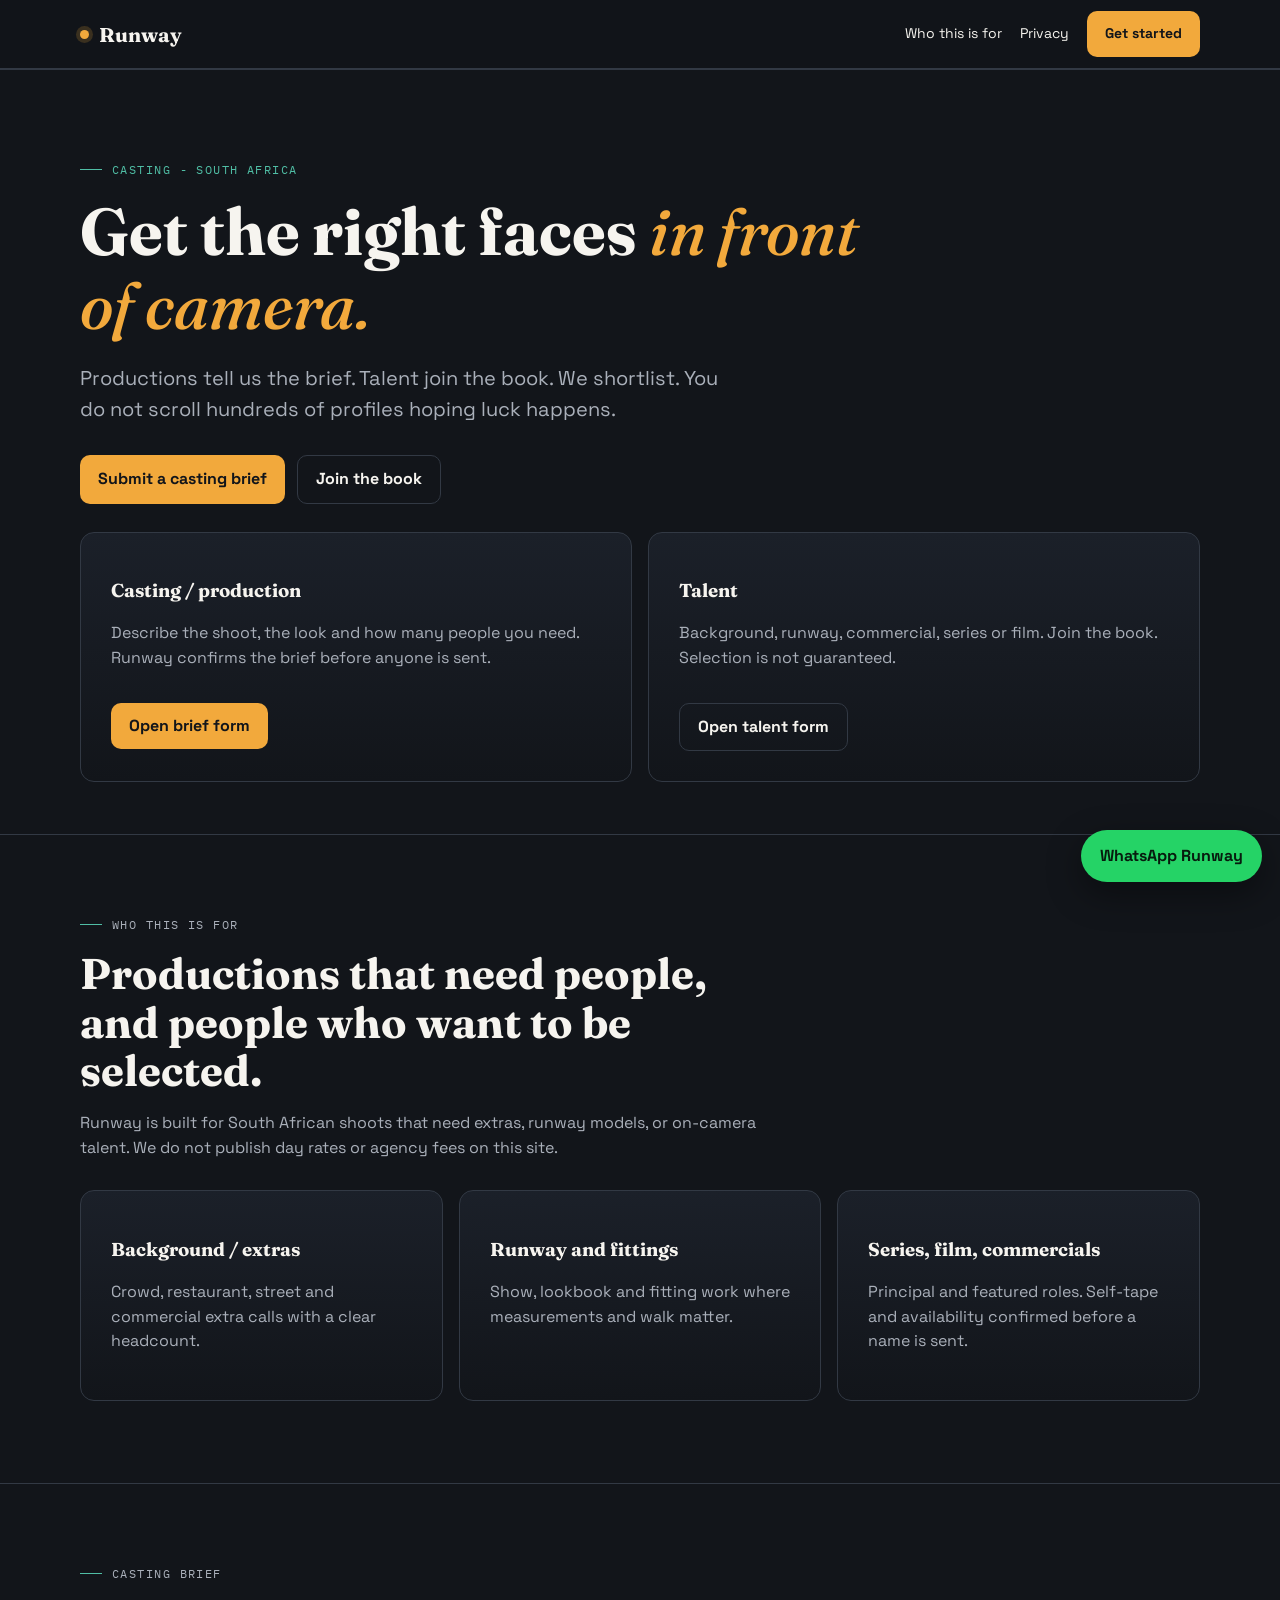
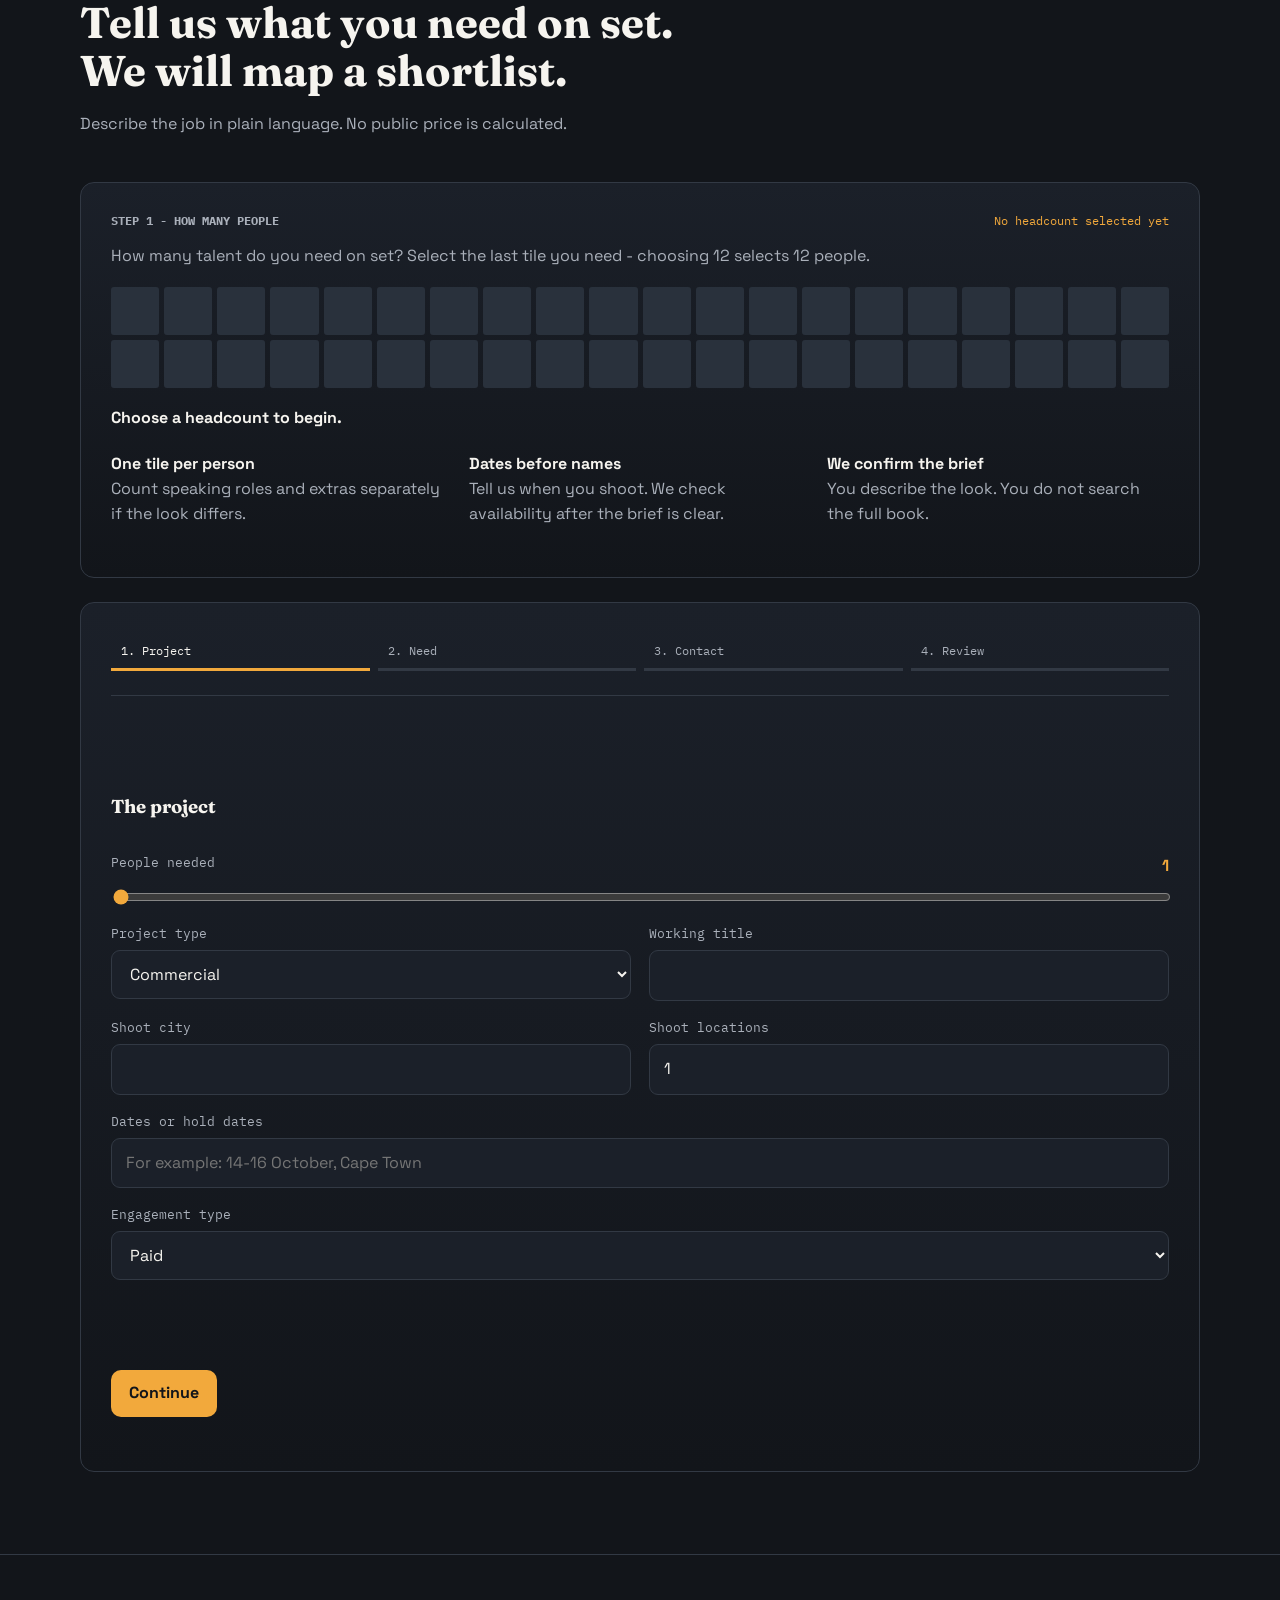
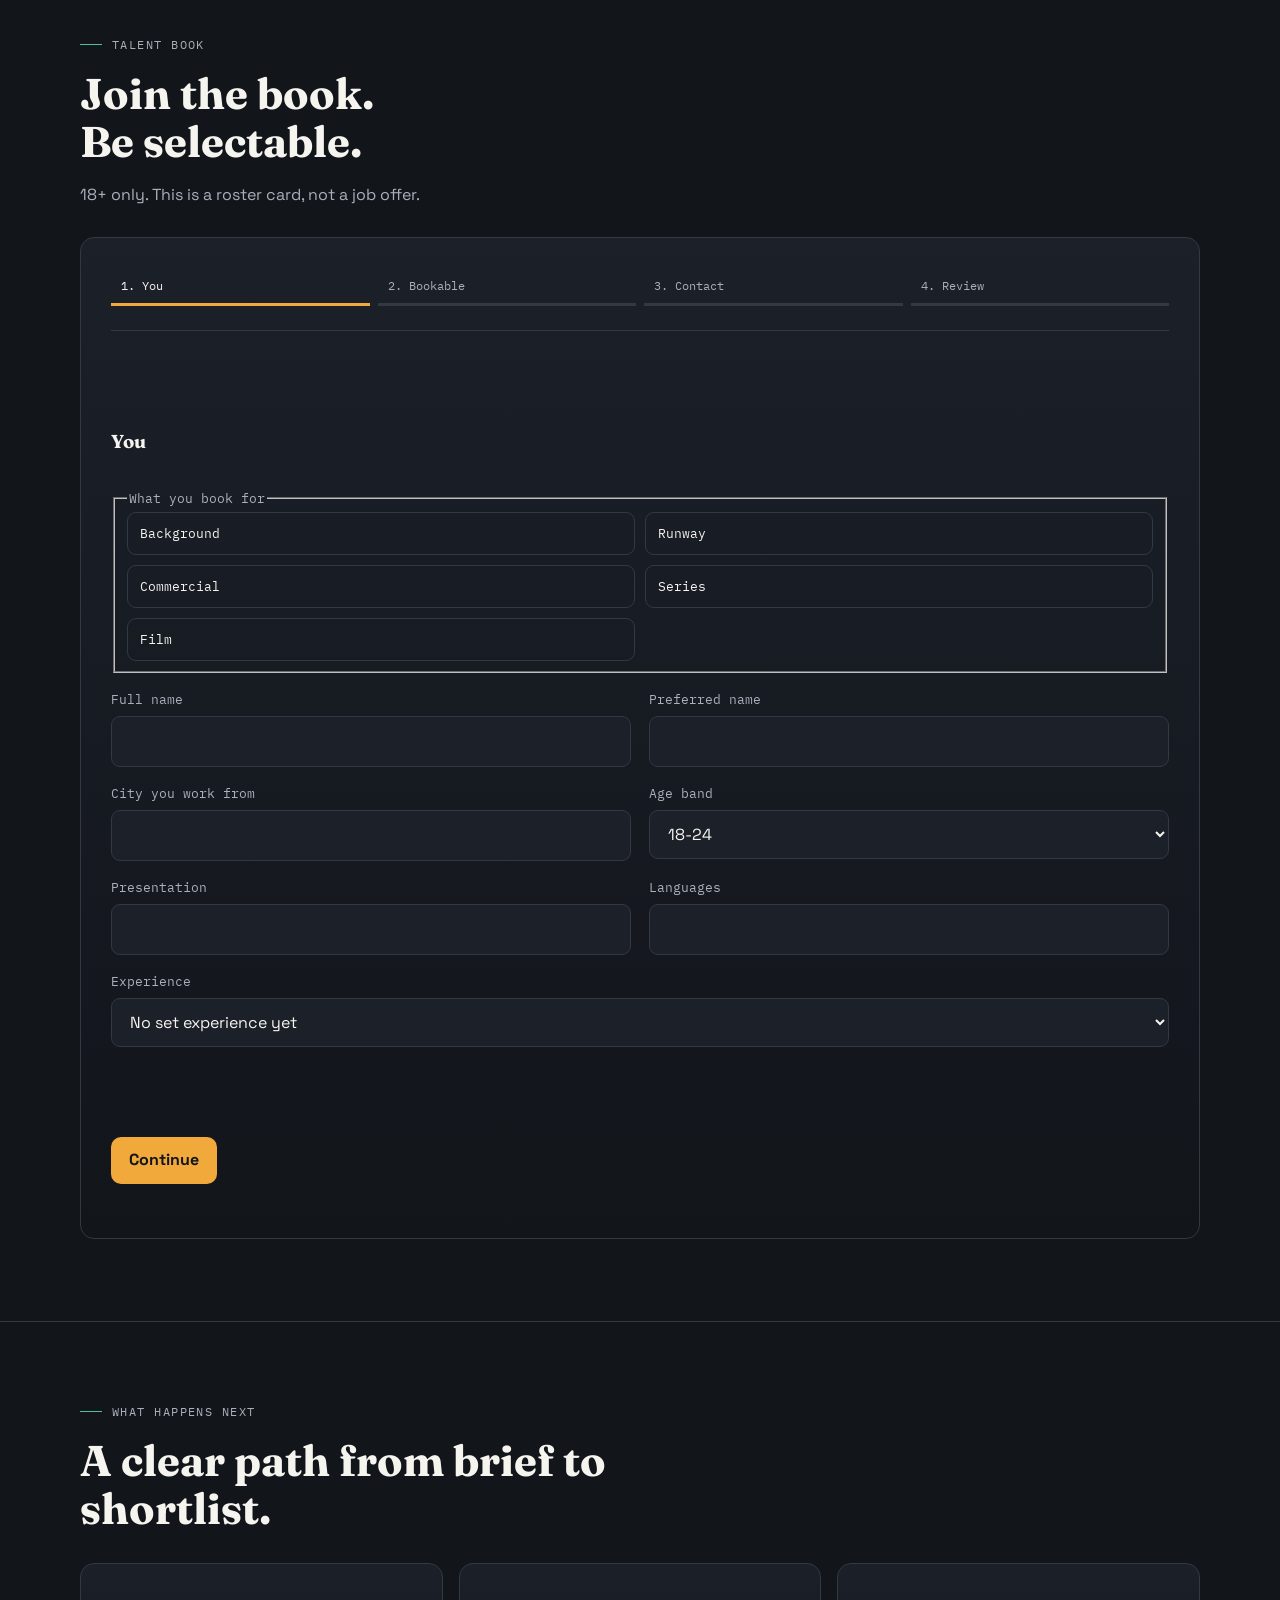
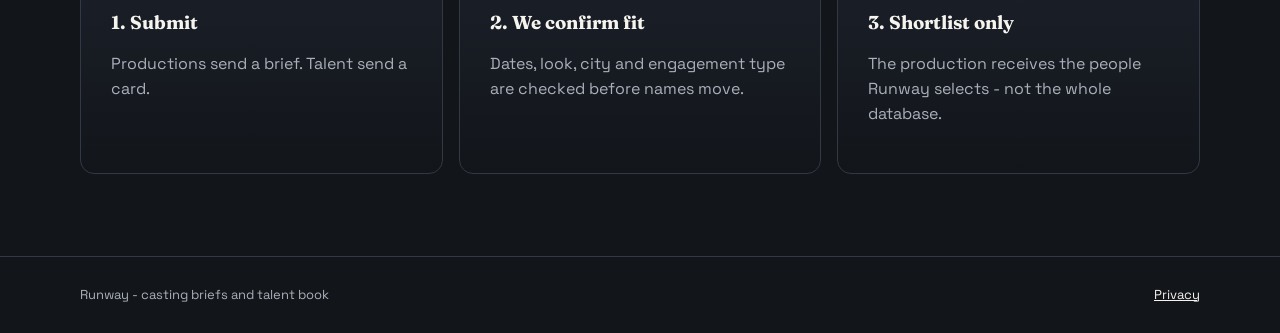
==== index.html @ 5cfa5d83 "Add Runway homepage with brief and talent intake" ====
<!DOCTYPE html>
<html lang="en-ZA">
<head>
  <meta charset="utf-8">
  <meta name="viewport" content="width=device-width,initial-scale=1">
  <title>Runway | Casting for extras, models and on-camera talent</title>
  <meta name="description" content="Productions submit a brief. Talent join the book. Runway shortlists. No public rates and no guaranteed bookings.">
  <meta name="theme-color" content="#12151a">
  <link rel="preconnect" href="https://fonts.googleapis.com">
  <link rel="preconnect" href="https://fonts.gstatic.com" crossorigin>
  <link href="https://fonts.googleapis.com/css2?family=Fraunces:ital,wght@0,500;0,600;0,700;1,500&family=IBM+Plex+Mono:wght@400;500;600&family=Space+Grotesk:wght@400;500;600;700&display=swap" rel="stylesheet">
  <link rel="stylesheet" href="assets/css/site.css">
</head>
<body>
<header class="nav">
  <div class="wrap nav-inner">
    <a class="brand" href="./"><span class="brand-dot"></span>Runway</a>
    <nav class="nav-links" aria-label="Primary">
      <a href="#fit">Who this is for</a>
      <a href="privacy/">Privacy</a>
      <a class="nav-cta" href="#doors">Get started</a>
    </nav>
  </div>
</header>
<main>
  <section class="hero">
    <div class="wrap">
      <p class="eyebrow">Casting - South Africa</p>
      <h1>Get the right faces <em>in front of camera.</em></h1>
      <p class="lede">Productions tell us the brief. Talent join the book. We shortlist. You do not scroll hundreds of profiles hoping luck happens.</p>
      <div class="hero-actions">
        <a class="button" href="#brief">Submit a casting brief</a>
        <a class="button secondary" href="#book">Join the book</a>
      </div>
      <div class="doors" id="doors">
        <article class="card door">
          <h3>Casting / production</h3>
          <p>Describe the shoot, the look and how many people you need. Runway confirms the brief before anyone is sent.</p>
          <a class="button" href="#brief">Open brief form</a>
        </article>
        <article class="card door">
          <h3>Talent</h3>
          <p>Background, runway, commercial, series or film. Join the book. Selection is not guaranteed.</p>
          <a class="button secondary" href="#book">Open talent form</a>
        </article>
      </div>
    </div>
  </section>
  <section id="fit">
    <div class="wrap">
      <div class="section-head">
        <p class="eyebrow">Who this is for</p>
        <h2>Productions that need people, and people who want to be selected.</h2>
        <p>Runway is built for South African shoots that need extras, runway models, or on-camera talent. We do not publish day rates or agency fees on this site.</p>
      </div>
      <div class="cards">
        <article class="card"><h3>Background / extras</h3><p>Crowd, restaurant, street and commercial extra calls with a clear headcount.</p></article>
        <article class="card"><h3>Runway and fittings</h3><p>Show, lookbook and fitting work where measurements and walk matter.</p></article>
        <article class="card"><h3>Series, film, commercials</h3><p>Principal and featured roles. Self-tape and availability confirmed before a name is sent.</p></article>
      </div>
    </div>
  </section>
  <section id="brief">
    <div class="wrap">
      <div class="section-head">
        <p class="eyebrow">Casting brief</p>
        <h2>Tell us what you need on set.<br>We will map a shortlist.</h2>
        <p>Describe the job in plain language. No public price is calculated.</p>
      </div>
      <div class="board-frame">
        <div class="board-label"><strong>STEP 1 - HOW MANY PEOPLE</strong><span class="count" id="board-count">No headcount selected yet</span></div>
        <p class="board-caption">How many talent do you need on set? Select the last tile you need - choosing 12 selects 12 people.</p>
        <div class="board" id="board" role="radiogroup" aria-label="Number of talent needed"></div>
        <p class="board-selection" id="selection-summary">Choose a headcount to begin.</p>
        <div class="facts">
          <div class="fact"><strong>One tile per person</strong>Count speaking roles and extras separately if the look differs.</div>
          <div class="fact"><strong>Dates before names</strong>Tell us when you shoot. We check availability after the brief is clear.</div>
          <div class="fact"><strong>We confirm the brief</strong>You describe the look. You do not search the full book.</div>
        </div>
        <p class="fit-note" id="fit-message" hidden></p>
      </div>
      <div class="panel" style="margin-top:24px">
        <ol class="steps" id="brief-steps" aria-label="Brief progress">
          <li class="active">1. Project</li><li>2. Need</li><li>3. Contact</li><li>4. Review</li>
        </ol>
        <form id="brief-form" novalidate>
          <section class="form-step" data-step="0">
            <h3 class="wide">The project</h3>
            <div class="field wide"><div class="range-row"><label for="headcount">People needed</label><output id="headcount-val" for="headcount">1</output></div><input id="headcount" name="headcount" type="range" min="1" max="100" value="1"></div>
            <div class="field"><label for="project-type">Project type</label><select class="control" id="project-type" name="project_type" required><option value="commercial">Commercial</option><option value="series">Series</option><option value="film">Film</option><option value="runway">Runway / fitting</option><option value="stills">Stills</option><option value="other">Other</option></select></div>
            <div class="field"><label for="working-title">Working title</label><input class="control" id="working-title" name="working_title" maxlength="160" required></div>
            <div class="field"><label for="city">Shoot city</label><input class="control" id="city" name="city" maxlength="80" required></div>
            <div class="field"><label for="location-count">Shoot locations</label><input class="control" id="location-count" name="location_count" type="number" min="1" max="50" value="1" required></div>
            <div class="field wide"><label for="dates-notes">Dates or hold dates</label><input class="control" id="dates-notes" name="dates_notes" maxlength="200" required placeholder="For example: 14-16 October, Cape Town"></div>
            <div class="field wide"><label for="pay-type">Engagement type</label><select class="control" id="pay-type" name="pay_type" required><option value="paid">Paid</option><option value="spec">Spec / usage to be confirmed</option><option value="tfp">TFP</option><option value="not_sure">Not sure yet</option></select></div>
          </section>
          <section class="form-step" data-step="1" hidden>
            <h3 class="wide">Who you need</h3>
            <fieldset class="field wide"><legend class="legend">Choose every category that applies</legend>
              <div class="choice-grid">
                <div class="choice"><input id="n-bg" name="needs" type="checkbox" value="background"><label for="n-bg">Background extras</label></div>
                <div class="choice"><input id="n-runway" name="needs" type="checkbox" value="runway"><label for="n-runway">Runway / fitting</label></div>
                <div class="choice"><input id="n-principal" name="needs" type="checkbox" value="principal"><label for="n-principal">Principal actor</label></div>
                <div class="choice"><input id="n-featured" name="needs" type="checkbox" value="featured"><label for="n-featured">Featured / commercial</label></div>
                <div class="choice"><input id="n-selftape" name="needs" type="checkbox" value="self_tape"><label for="n-selftape">Self-tape required</label></div>
                <div class="choice"><input id="n-union" name="needs" type="checkbox" value="union"><label for="n-union">Union preference</label></div>
                <div class="choice"><input id="n-wardrobe" name="needs" type="checkbox" value="own_wardrobe"><label for="n-wardrobe">Own wardrobe</label></div>
                <div class="choice"><input id="n-unsure" name="needs" type="checkbox" value="not_sure"><label for="n-unsure">Not sure</label></div>
              </div>
            </fieldset>
            <div class="field wide"><label for="look">Look and job in plain language</label><textarea class="control" id="look" name="look_description" maxlength="1500" required placeholder="Age range, presentation, wardrobe, what they do on camera."></textarea></div>
          </section>
          <section class="form-step" data-step="2" hidden>
            <h3 class="wide">How should we respond?</h3>
            <div class="field"><label for="brief-name">Contact name</label><input class="control" id="brief-name" name="contact_name" maxlength="120" required></div>
            <div class="field"><label for="brief-company">Production / company</label><input class="control" id="brief-company" name="company_name" maxlength="160" required></div>
            <div class="field"><label for="brief-role">Your role</label><input class="control" id="brief-role" name="role" maxlength="100" required placeholder="Casting director, producer, brand"></div>
            <div class="field"><label for="brief-email">Work email</label><input class="control" id="brief-email" name="email" type="email" maxlength="254" required></div>
            <div class="field"><label for="brief-wa">WhatsApp (optional)</label><input class="control" id="brief-wa" name="whatsapp" type="tel" maxlength="40"></div>
            <div class="field"><label for="brief-timeline">Decision timeline</label><select class="control" id="brief-timeline" name="decision_timeline" required><option value="researching">Just researching</option><option value="month">This month</option><option value="week">This week</option><option value="asap">Shooting this week</option></select></div>
            <div class="field"><label for="brief-method">Preferred contact</label><select class="control" id="brief-method" name="preferred_contact" required><option value="email">Email</option><option value="whatsapp">WhatsApp</option><option value="conversation">Request a conversation</option></select></div>
            <div class="field"><label for="brief-when">Preferred response time</label><input class="control" id="brief-when" name="preferred_response_time" maxlength="100" required></div>
            <div class="honeypot" aria-hidden="true"><label for="brief-website">Leave empty</label><input id="brief-website" name="website" tabindex="-1" autocomplete="off"></div>
            <p class="privacy-copy wide">Used to respond to this brief only. See the <a href="privacy/">privacy notice</a>.</p>
          </section>
          <section class="form-step" data-step="3" hidden>
            <h3 class="wide">Review the brief</h3>
            <div class="wide"><ul class="review-list" id="brief-review"></ul><button class="button secondary small" id="brief-edit" type="button">Edit answers</button></div>
          </section>
          <div class="form-actions">
            <button class="button secondary" id="brief-prev" type="button" hidden>Back</button>
            <button class="button" id="brief-next" type="button">Continue</button>
            <button class="button" id="brief-submit" type="submit" hidden>Submit casting brief</button>
          </div>
          <div class="form-status" id="brief-status" role="status"></div>
        </form>
        <section class="health-summary" id="brief-done" tabindex="-1" hidden>
          <p class="eyebrow">Brief received</p>
          <h2>Thank you - we will confirm the brief before names go out.</h2>
          <div class="cards">
            <article class="card"><h3>What you asked for</h3><ul class="summary-list" id="brief-summary"></ul></article>
            <article class="card"><h3>To confirm</h3><ul class="risk-list" id="brief-risks"></ul></article>
            <article class="card"><h3>Next step</h3><p>Runway checks dates, look and engagement type, then sends a shortlist.</p></article>
          </div>
          <button class="button" id="brief-wa-btn" type="button">Review this brief in WhatsApp</button>
        </section>
      </div>
    </div>
  </section>
  <section id="book">
    <div class="wrap">
      <div class="section-head">
        <p class="eyebrow">Talent book</p>
        <h2>Join the book.<br>Be selectable.</h2>
        <p>18+ only. This is a roster card, not a job offer.</p>
      </div>
      <div class="panel">
        <ol class="steps" id="talent-steps"><li class="active">1. You</li><li>2. Bookable</li><li>3. Contact</li><li>4. Review</li></ol>
        <form id="talent-form" novalidate>
          <section class="form-step" data-step="0">
            <h3 class="wide">You</h3>
            <fieldset class="field wide"><legend class="legend">What you book for</legend>
              <div class="choice-grid">
                <div class="choice"><input id="c-bg" name="categories" type="checkbox" value="background"><label for="c-bg">Background</label></div>
                <div class="choice"><input id="c-runway" name="categories" type="checkbox" value="runway"><label for="c-runway">Runway</label></div>
                <div class="choice"><input id="c-commercial" name="categories" type="checkbox" value="commercial"><label for="c-commercial">Commercial</label></div>
                <div class="choice"><input id="c-series" name="categories" type="checkbox" value="series"><label for="c-series">Series</label></div>
                <div class="choice"><input id="c-film" name="categories" type="checkbox" value="film"><label for="c-film">Film</label></div>
              </div>
            </fieldset>
            <div class="field"><label for="full-name">Full name</label><input class="control" id="full-name" name="full_name" maxlength="120" required></div>
            <div class="field"><label for="pref-name">Preferred name</label><input class="control" id="pref-name" name="preferred_name" maxlength="80"></div>
            <div class="field"><label for="talent-city">City you work from</label><input class="control" id="talent-city" name="city" maxlength="80" required></div>
            <div class="field"><label for="age-band">Age band</label><select class="control" id="age-band" name="age_band" required><option value="18-24">18-24</option><option value="25-34">25-34</option><option value="35-44">35-44</option><option value="45-54">45-54</option><option value="55+">55+</option></select></div>
            <div class="field"><label for="presentation">Presentation</label><input class="control" id="presentation" name="presentation" maxlength="80" required></div>
            <div class="field"><label for="languages">Languages</label><input class="control" id="languages" name="languages" maxlength="160" required></div>
            <div class="field wide"><label for="experience">Experience</label><select class="control" id="experience" name="experience_level" required><option value="none">No set experience yet</option><option value="student">Student / training</option><option value="extras">Booked extras</option><option value="principal">Principal / featured</option></select></div>
          </section>
          <section class="form-step" data-step="1" hidden>
            <h3 class="wide">Bookable facts</h3>
            <div class="field"><label for="height">Height (cm)</label><input class="control" id="height" name="height_cm" type="number" min="120" max="220"></div>
            <div class="field"><label for="size-band">Clothing size band</label><input class="control" id="size-band" name="size_band" maxlength="40"></div>
            <div class="field"><label for="tattoos">Visible tattoos or piercings</label><select class="control" id="tattoos" name="tattoos_piercings"><option value="none">None visible</option><option value="some">Some</option><option value="many">Many / a feature of my look</option></select></div>
            <div class="field"><label for="has-id">Valid SA ID or passport</label><select class="control" id="has-id" name="has_id" required><option value="yes">Yes</option><option value="no">No</option></select></div>
            <div class="field"><label for="transport">Reliable transport to set</label><select class="control" id="transport" name="has_transport" required><option value="yes">Yes</option><option value="no">No</option></select></div>
            <div class="field"><label for="availability">Availability</label><select class="control" id="availability" name="availability" required><option value="weekdays">Weekdays</option><option value="nights">Nights / weekends</option><option value="last_minute">Last-minute</option><option value="limited">Limited</option></select></div>
            <div class="field wide"><label for="portfolio">Portfolio URL (optional)</label><input class="control" id="portfolio" name="portfolio_url" type="url" maxlength="300"></div>
            <div class="field wide"><label for="union">Union</label><select class="control" id="union" name="union_status"><option value="none">None</option><option value="sage">SAGE</option><option value="other">Other</option></select></div>
          </section>
          <section class="form-step" data-step="2" hidden>
            <h3 class="wide">Contact and consent</h3>
            <div class="field"><label for="talent-email">Email</label><input class="control" id="talent-email" name="email" type="email" required></div>
            <div class="field"><label for="talent-wa">WhatsApp</label><input class="control" id="talent-wa" name="whatsapp" type="tel" required></div>
            <fieldset class="field wide"><legend class="legend">Required permissions</legend>
              <div class="choice-grid">
                <div class="choice"><input id="age-ok" name="is_adult" type="checkbox" value="yes" required><label for="age-ok">I am 18 or older</label></div>
                <div class="choice"><input id="store-ok" name="store_profile" type="checkbox" value="yes" required><label for="store-ok">Store my card to match briefs</label></div>
                <div class="choice"><input id="share-ok" name="share_card" type="checkbox" value="yes" required><label for="share-ok">You may send my card to a production for a specific job</label></div>
                <div class="choice"><input id="photo-ok" name="photo_ok" type="checkbox" value="yes" required><label for="photo-ok">Photos I send are mine to use for casting</label></div>
                <div class="choice"><input id="mkt-ok" name="marketing_opt_in" type="checkbox" value="yes"><label for="mkt-ok">Optional updates (not required)</label></div>
              </div>
            </fieldset>
            <div class="honeypot" aria-hidden="true"><label for="talent-website">Leave empty</label><input id="talent-website" name="website" tabindex="-1" autocomplete="off"></div>
            <p class="privacy-copy wide">Joining the book is not a booking. See the <a href="privacy/">privacy notice</a>.</p>
          </section>
          <section class="form-step" data-step="3" hidden>
            <h3 class="wide">Review your card</h3>
            <div class="wide"><ul class="review-list" id="talent-review"></ul><button class="button secondary small" id="talent-edit" type="button">Edit answers</button></div>
          </section>
          <div class="form-actions">
            <button class="button secondary" id="talent-prev" type="button" hidden>Back</button>
            <button class="button" id="talent-next" type="button">Continue</button>
            <button class="button" id="talent-submit" type="submit" hidden>Join the book</button>
          </div>
          <div class="form-status" id="talent-status" role="status"></div>
        </form>
        <section class="health-summary" id="talent-done" tabindex="-1" hidden>
          <p class="eyebrow">On the book</p>
          <h2>Thank you - you are on the Runway book.</h2>
          <div class="cards">
            <article class="card"><h3>Your card</h3><ul class="summary-list" id="talent-summary"></ul></article>
            <article class="card"><h3>What this is not</h3><p>This is not a job and not a promise of selection.</p></article>
            <article class="card"><h3>Next step</h3><p>Send current photos on WhatsApp if you did not add a portfolio link.</p></article>
          </div>
          <button class="button" id="talent-wa-btn" type="button">Review this card in WhatsApp</button>
        </section>
      </div>
    </div>
  </section>
  <section id="how-it-works">
    <div class="wrap">
      <div class="section-head"><p class="eyebrow">What happens next</p><h2>A clear path from brief to shortlist.</h2></div>
      <div class="cards">
        <article class="card"><h3>1. Submit</h3><p>Productions send a brief. Talent send a card.</p></article>
        <article class="card"><h3>2. We confirm fit</h3><p>Dates, look, city and engagement type are checked before names move.</p></article>
        <article class="card"><h3>3. Shortlist only</h3><p>The production receives the people Runway selects - not the whole database.</p></article>
      </div>
    </div>
  </section>
</main>
<footer class="footer"><div class="wrap footer-inner"><span>Runway - casting briefs and talent book</span><span><a href="privacy/">Privacy</a></span></div></footer>
<button class="wa-float" id="open-whatsapp" type="button">WhatsApp Runway</button>
<div class="dialog-backdrop" id="wa-backdrop" hidden>
  <section class="dialog" id="wa-dialog" role="dialog" aria-modal="true" aria-labelledby="wa-title" tabindex="-1">
    <header class="dialog-head"><h2 id="wa-title">Review before WhatsApp opens</h2><button class="dialog-close" id="close-whatsapp" type="button" aria-label="Close">x</button></header>
    <div class="dialog-body">
      <p>Nothing is sent automatically. Check the prepared note before pressing Send inside WhatsApp.</p>
      <pre id="wa-preview" class="panel wa-preview"></pre>
      <div class="form-actions">
        <button class="button secondary" id="cancel-whatsapp" type="button">Cancel</button>
        <button class="button" id="continue-whatsapp" type="button">Open WhatsApp to review</button>
      </div>
    </div>
  </section>
</div>
<script type="module" src="assets/js/public.js"></script>
</body>
</html>
---- assets/css/site.css ----
:root{--ink:#12151a;--soft:#1b2029;--paper:#f6f4ef;--muted:#aab0ba;--amber:#f2a93c;--teal:#50bea5;--line:#323944;--danger:#ff9b81;--radius:14px;--display:'Fraunces',serif;--body:'Space Grotesk',sans-serif;--mono:'IBM Plex Mono',monospace;color-scheme:dark}
*{box-sizing:border-box}html{scroll-behavior:smooth}body{margin:0;background:var(--ink);color:var(--paper);font-family:var(--body);line-height:1.55;-webkit-font-smoothing:antialiased}body.dialog-open{overflow:hidden}a{color:inherit}button,input,select,textarea{font:inherit}button{cursor:pointer}.wrap{width:min(1120px,calc(100% - 40px));margin:auto}.narrow{width:min(760px,calc(100% - 40px));margin:auto}.sr-only{position:absolute!important;width:1px;height:1px;padding:0;margin:-1px;overflow:hidden;clip:rect(0,0,0,0);white-space:nowrap;border:0}[hidden]{display:none!important}:focus-visible{outline:3px solid var(--amber);outline-offset:3px}.nav{position:sticky;top:0;z-index:40;border-bottom:1px solid var(--line);background:rgba(18,21,26,.92);backdrop-filter:blur(12px)}.nav-inner{min-height:68px;display:flex;align-items:center;justify-content:space-between;gap:20px}.brand{display:flex;align-items:center;gap:10px;font:700 20px var(--display);text-decoration:none}.brand-dot{width:9px;height:9px;border-radius:50%;background:var(--amber);box-shadow:0 0 0 4px rgba(242,169,60,.18)}.nav-links{display:flex;align-items:center;gap:18px}.nav-links a{text-decoration:none;font-size:14px}.nav-cta,.button{display:inline-flex;align-items:center;justify-content:center;min-height:46px;padding:11px 18px;border:0;border-radius:10px;background:var(--amber);color:var(--ink);font-weight:700;text-decoration:none}.button.secondary{background:transparent;color:var(--paper);border:1px solid var(--line)}.button.small{min-height:38px;padding:8px 13px;font-size:13px}.button:disabled{opacity:.55;cursor:not-allowed}.hero{padding:clamp(54px,8vw,92px) 0 52px}.eyebrow{display:flex;align-items:center;gap:10px;margin:0 0 18px;color:var(--teal);font:12px var(--mono);letter-spacing:.12em;text-transform:uppercase}.eyebrow:before{content:'';width:22px;height:1px;background:var(--teal)}h1,h2,h3{font-family:var(--display);line-height:1.12}h1{max-width:800px;margin:0 0 20px;font-size:clamp(36px,7vw,66px)}h1 em{color:var(--amber);font-weight:500}.lede{max-width:650px;margin:0 0 30px;color:var(--muted);font-size:clamp(17px,2vw,20px)}.hero-actions{display:flex;flex-wrap:wrap;gap:12px;margin-bottom:8px}section{padding:clamp(52px,7vw,82px) 0;border-top:1px solid var(--line)}.section-head{max-width:700px;margin-bottom:30px}.section-head h2{margin:0 0 12px;font-size:clamp(29px,4vw,43px)}.section-head p{color:var(--muted)}.board-frame,.panel,.card{border:1px solid var(--line);border-radius:var(--radius);background:linear-gradient(180deg,var(--soft),var(--ink));padding:clamp(20px,3vw,30px)}.board-frame{margin-top:46px}.board-label{display:flex;justify-content:space-between;gap:14px;margin-bottom:12px;font:12px var(--mono);color:var(--muted)}.board-label .count{color:var(--amber)}.board-caption,.help,.privacy-copy{color:var(--muted)}.board{display:grid;grid-template-columns:repeat(20,1fr);gap:5px;margin:18px 0}.jack{aspect-ratio:1;border:0;border-radius:3px;background:#29313c}.jack:hover{background:#35404e}.jack.connected{background:var(--teal);box-shadow:0 0 10px rgba(80,190,165,.38)}.board-selection{min-height:26px;font-weight:700}.facts,.cards,.doors{display:grid;grid-template-columns:repeat(3,1fr);gap:16px}.doors{grid-template-columns:1fr 1fr;margin-top:28px}.facts{margin:20px 0}.fact,.card{color:var(--muted)}.fact strong,.card h3{display:block;color:var(--paper)}.door{text-align:left}.door .button{margin-top:16px}.fit-note{margin-top:18px;padding:14px;border-left:3px solid var(--amber);background:rgba(242,169,60,.07)}.steps{display:flex;gap:8px;margin:0 0 24px;padding:0;list-style:none}.steps li{flex:1;padding:10px;border-bottom:3px solid var(--line);color:var(--muted);font:12px var(--mono)}.steps li.active{border-color:var(--amber);color:var(--paper)}.form-step{display:grid;grid-template-columns:1fr 1fr;gap:18px}.field{display:flex;flex-direction:column;gap:8px}.field.wide,.form-actions,.form-status{grid-column:1/-1}.field label,.legend{font:13px var(--mono);color:var(--muted)}.control{width:100%;min-height:48px;border:1px solid var(--line);border-radius:9px;background:var(--soft);color:var(--paper);padding:12px 14px}.control:focus{border-color:var(--amber)}textarea.control{min-height:110px;resize:vertical}.choice-grid{display:grid;grid-template-columns:1fr 1fr;gap:10px}.choice{position:relative}.choice input{position:absolute;opacity:0}.choice label{display:block;height:100%;padding:12px;border:1px solid var(--line);border-radius:9px;color:var(--paper);cursor:pointer}.choice input:checked+label{border-color:var(--teal);background:rgba(80,190,165,.09)}.choice input:focus-visible+label{outline:3px solid var(--amber);outline-offset:2px}.range-row{display:flex;justify-content:space-between}.range-row output{color:var(--amber);font-weight:700}input[type=range]{width:100%;accent-color:var(--amber)}.form-actions{display:flex;justify-content:space-between;gap:12px;margin-top:8px}.form-status{min-height:24px}.form-status.error{color:var(--danger)}.form-status.success{color:var(--teal)}.honeypot{position:absolute;left:-10000px;width:1px;height:1px;overflow:hidden}.review-list,.summary-list{list-style:none;padding:0;margin:0}.review-list li,.summary-list li{padding:12px 0;border-bottom:1px solid var(--line)}.review-list span,.summary-list span{display:block;color:var(--muted);font:11px var(--mono);text-transform:uppercase}.health-summary{margin-top:24px}.risk-list{padding-left:20px}.wa-float{position:fixed;right:18px;bottom:18px;z-index:50;border:0;border-radius:999px;background:#25d366;color:#071b0e;min-height:52px;padding:13px 19px;font-weight:800;box-shadow:0 12px 35px rgba(0,0,0,.4)}.dialog-backdrop{position:fixed;inset:0;z-index:100;display:grid;place-items:center;padding:14px;background:rgba(4,6,9,.82)}.dialog{width:min(700px,100%);max-height:calc(100dvh - 28px);overflow:auto;border:1px solid var(--line);border-radius:16px;background:var(--soft)}.dialog-head{position:sticky;top:0;z-index:2;display:flex;justify-content:space-between;gap:20px;padding:18px 22px;background:var(--soft);border-bottom:1px solid var(--line)}.dialog-head h2{margin:0}.dialog-close{flex:none;width:44px;height:44px;border:1px solid var(--line);border-radius:9px;background:var(--ink);color:var(--paper)}.dialog-body{padding:22px}.wa-preview{white-space:pre-wrap}.footer{border-top:1px solid var(--line);padding:28px 0;color:var(--muted);font-size:13px}.footer-inner{display:flex;justify-content:space-between;gap:20px;flex-wrap:wrap}.footer a{color:var(--paper)}
@media(max-width:800px){.facts,.cards,.doors{grid-template-columns:1fr}.form-step{grid-template-columns:1fr}.field.wide,.form-actions,.form-status{grid-column:auto}.board{grid-template-columns:repeat(10,1fr)}.nav-links a:not(.nav-cta){display:none}}
@media(max-width:520px){.wrap,.narrow{width:min(100% - 28px,1120px)}.facts,.cards,.choice-grid{grid-template-columns:1fr}.board{grid-template-columns:repeat(8,1fr)}.board-label{flex-direction:column}.form-actions{flex-direction:column-reverse}.form-actions .button{width:100%}.wa-float{right:10px;bottom:10px}.dialog-backdrop{padding:7px}.dialog{max-height:calc(100dvh - 14px)}.dialog-body{padding:16px}}
@media(prefers-reduced-motion:reduce){html{scroll-behavior:auto}*,*:before,*:after{animation-duration:.01ms!important;transition-duration:.01ms!important}}
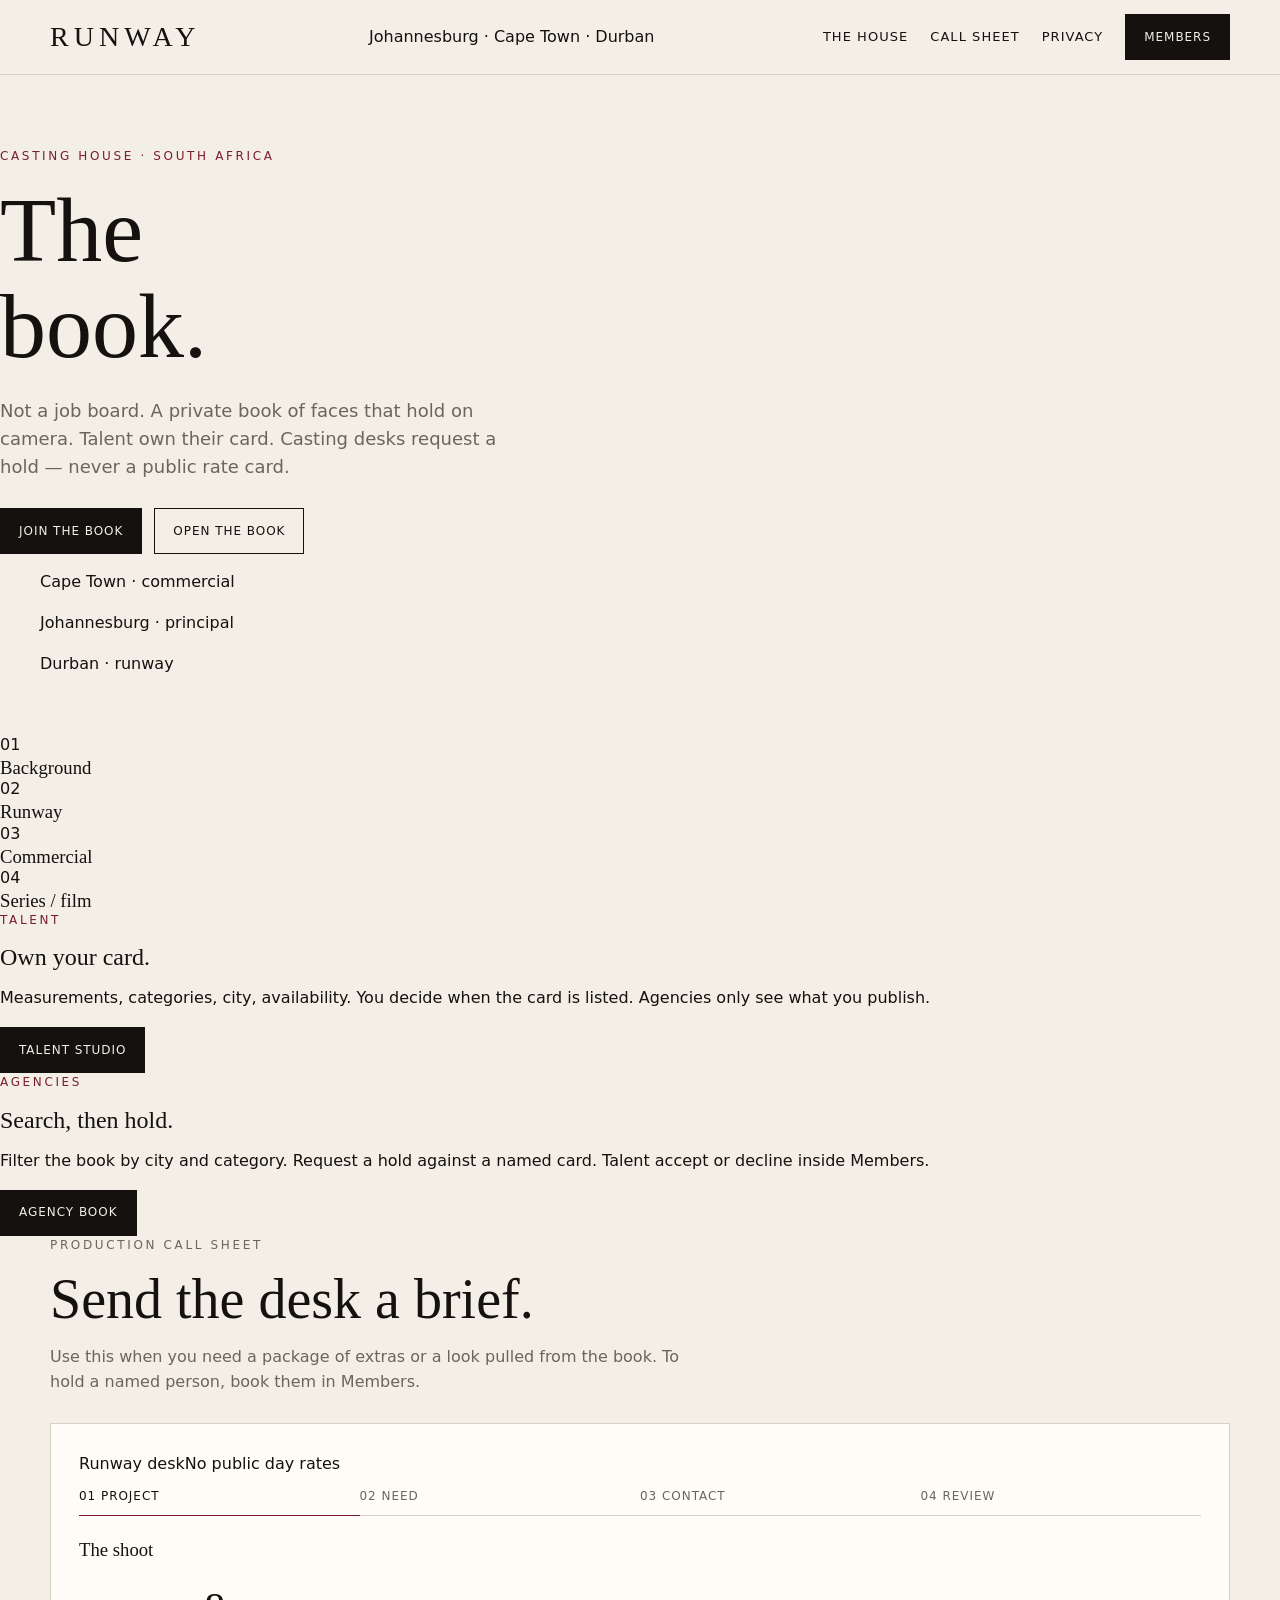
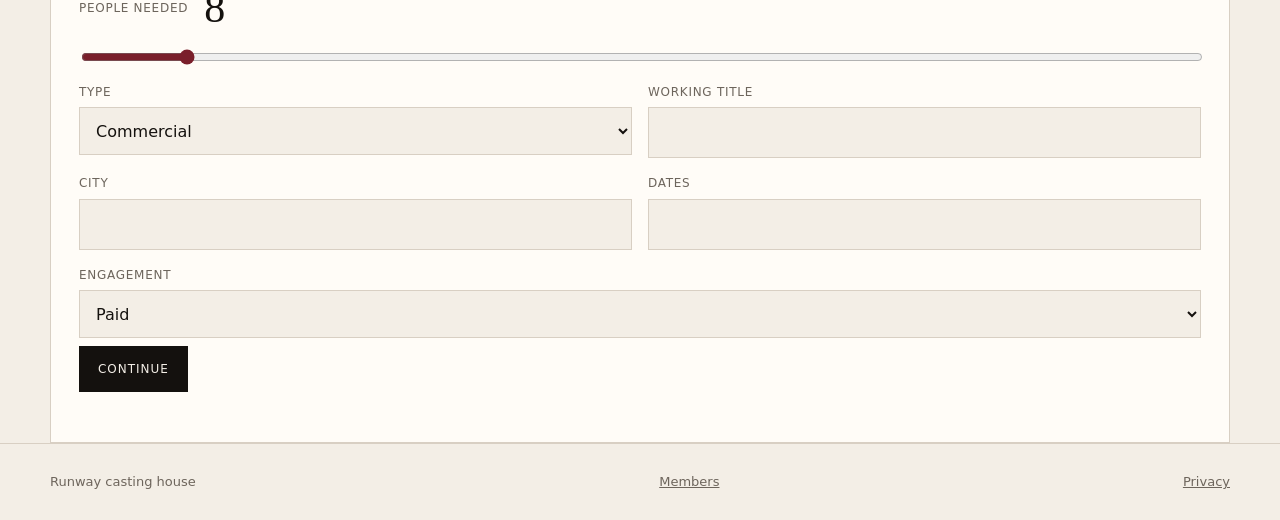
==== commit a6727d29: "Replace homepage with night-studio lookbook and call sheet" ====
--- a/index.html
+++ b/index.html
@@ -3,256 +3,174 @@
 <head>
   <meta charset="utf-8">
   <meta name="viewport" content="width=device-width,initial-scale=1">
-  <title>Runway | Casting for extras, models and on-camera talent</title>
-  <meta name="description" content="Productions submit a brief. Talent join the book. Runway shortlists. No public rates and no guaranteed bookings.">
-  <meta name="theme-color" content="#12151a">
+  <title>Runway | Casting book for extras, models and on-camera talent</title>
+  <meta name="description" content="Runway is a South African casting house. Talent keep a living card. Agencies browse the book and request a hold.">
   <link rel="preconnect" href="https://fonts.googleapis.com">
   <link rel="preconnect" href="https://fonts.gstatic.com" crossorigin>
-  <link href="https://fonts.googleapis.com/css2?family=Fraunces:ital,wght@0,500;0,600;0,700;1,500&family=IBM+Plex+Mono:wght@400;500;600&family=Space+Grotesk:wght@400;500;600;700&display=swap" rel="stylesheet">
+  <link href="https://fonts.googleapis.com/css2?family=Bodoni+Moda:ital,opsz,wght@0,6..96,500;0,6..96,600;1,6..96,500&family=Figtree:wght@400;500;600&display=swap" rel="stylesheet">
   <link rel="stylesheet" href="assets/css/site.css">
 </head>
 <body>
 <header class="nav">
   <div class="wrap nav-inner">
-    <a class="brand" href="./"><span class="brand-dot"></span>Runway</a>
-    <nav class="nav-links" aria-label="Primary">
-      <a href="#fit">Who this is for</a>
+    <a class="brand" href="./">Runway</a>
+    <span class="nav-meta">Johannesburg · Cape Town · Durban</span>
+    <nav class="nav-links">
+      <a href="#house">The house</a>
+      <a href="#brief">Call sheet</a>
       <a href="privacy/">Privacy</a>
-      <a class="nav-cta" href="#doors">Get started</a>
+      <a class="nav-cta" href="members/">Members</a>
     </nav>
   </div>
 </header>
-<main>
-  <section class="hero">
-    <div class="wrap">
-      <p class="eyebrow">Casting - South Africa</p>
-      <h1>Get the right faces <em>in front of camera.</em></h1>
-      <p class="lede">Productions tell us the brief. Talent join the book. We shortlist. You do not scroll hundreds of profiles hoping luck happens.</p>
-      <div class="hero-actions">
-        <a class="button" href="#brief">Submit a casting brief</a>
-        <a class="button secondary" href="#book">Join the book</a>
-      </div>
-      <div class="doors" id="doors">
-        <article class="card door">
-          <h3>Casting / production</h3>
-          <p>Describe the shoot, the look and how many people you need. Runway confirms the brief before anyone is sent.</p>
-          <a class="button" href="#brief">Open brief form</a>
-        </article>
-        <article class="card door">
-          <h3>Talent</h3>
-          <p>Background, runway, commercial, series or film. Join the book. Selection is not guaranteed.</p>
-          <a class="button secondary" href="#book">Open talent form</a>
-        </article>
-      </div>
+<section class="hero">
+  <div class="hero-copy">
+    <p class="kicker">Casting house · South Africa</p>
+    <h1>The<br>book.</h1>
+    <p class="lede">Not a job board. A private book of faces that hold on camera. Talent own their card. Casting desks request a hold — never a public rate card.</p>
+    <div class="hero-actions">
+      <a class="button" href="members/?type=talent">Join the book</a>
+      <a class="button ghost" href="members/?type=agency">Open the book</a>
     </div>
-  </section>
-  <section id="fit">
-    <div class="wrap">
-      <div class="section-head">
-        <p class="eyebrow">Who this is for</p>
-        <h2>Productions that need people, and people who want to be selected.</h2>
-        <p>Runway is built for South African shoots that need extras, runway models, or on-camera talent. We do not publish day rates or agency fees on this site.</p>
-      </div>
-      <div class="cards">
-        <article class="card"><h3>Background / extras</h3><p>Crowd, restaurant, street and commercial extra calls with a clear headcount.</p></article>
-        <article class="card"><h3>Runway and fittings</h3><p>Show, lookbook and fitting work where measurements and walk matter.</p></article>
-        <article class="card"><h3>Series, film, commercials</h3><p>Principal and featured roles. Self-tape and availability confirmed before a name is sent.</p></article>
-      </div>
+  </div>
+  <div class="hero-stage" aria-hidden="true">
+    <figure class="polaroid p1">
+      <img src="https://images.unsplash.com/photo-1524504388940-b1c1722653e1?auto=format&fit=crop&w=800&q=80" alt="">
+      <figcaption>Cape Town · commercial</figcaption>
+    </figure>
+    <figure class="polaroid p2">
+      <img src="https://images.unsplash.com/photo-1506794778202-cad84cf45f1d?auto=format&fit=crop&w=800&q=80" alt="">
+      <figcaption>Johannesburg · principal</figcaption>
+    </figure>
+    <figure class="polaroid p3">
+      <img src="https://images.unsplash.com/photo-1534528741775-53994a69daeb?auto=format&fit=crop&w=800&q=80" alt="">
+      <figcaption>Durban · runway</figcaption>
+    </figure>
+  </div>
+</section>
+<section class="strip" id="house">
+  <article><span>01</span><h3>Background</h3></article>
+  <article><span>02</span><h3>Runway</h3></article>
+  <article><span>03</span><h3>Commercial</h3></article>
+  <article><span>04</span><h3>Series / film</h3></article>
+</section>
+<section class="doors">
+  <article class="door door-talent">
+    <p class="kicker">Talent</p>
+    <h2>Own your card.</h2>
+    <p>Measurements, categories, city, availability. You decide when the card is listed. Agencies only see what you publish.</p>
+    <a class="button" href="members/?type=talent">Talent studio</a>
+  </article>
+  <article class="door door-agency">
+    <p class="kicker">Agencies</p>
+    <h2>Search, then hold.</h2>
+    <p>Filter the book by city and category. Request a hold against a named card. Talent accept or decline inside Members.</p>
+    <a class="button" href="members/?type=agency">Agency book</a>
+  </article>
+</section>
+<section class="callsheet" id="brief">
+  <div class="wrap">
+    <div class="section-head">
+      <p class="kicker">Production call sheet</p>
+      <h2>Send the desk a brief.</h2>
+      <p>Use this when you need a package of extras or a look pulled from the book. To hold a named person, book them in Members.</p>
     </div>
-  </section>
-  <section id="brief">
-    <div class="wrap">
-      <div class="section-head">
-        <p class="eyebrow">Casting brief</p>
-        <h2>Tell us what you need on set.<br>We will map a shortlist.</h2>
-        <p>Describe the job in plain language. No public price is calculated.</p>
-      </div>
-      <div class="board-frame">
-        <div class="board-label"><strong>STEP 1 - HOW MANY PEOPLE</strong><span class="count" id="board-count">No headcount selected yet</span></div>
-        <p class="board-caption">How many talent do you need on set? Select the last tile you need - choosing 12 selects 12 people.</p>
-        <div class="board" id="board" role="radiogroup" aria-label="Number of talent needed"></div>
-        <p class="board-selection" id="selection-summary">Choose a headcount to begin.</p>
-        <div class="facts">
-          <div class="fact"><strong>One tile per person</strong>Count speaking roles and extras separately if the look differs.</div>
-          <div class="fact"><strong>Dates before names</strong>Tell us when you shoot. We check availability after the brief is clear.</div>
-          <div class="fact"><strong>We confirm the brief</strong>You describe the look. You do not search the full book.</div>
+    <div class="sheet">
+      <div class="sheet-top"><span>Runway desk</span><span>No public day rates</span></div>
+      <ol class="steps" id="brief-steps">
+        <li class="active">01 Project</li>
+        <li>02 Need</li>
+        <li>03 Contact</li>
+        <li>04 Review</li>
+      </ol>
+      <form id="brief-form" novalidate>
+        <section class="form-step" data-step="0">
+          <h3 class="wide">The shoot</h3>
+          <div class="field wide">
+            <div class="headcount"><label for="headcount">People needed</label><output id="headcount-val">8</output></div>
+            <input id="headcount" name="headcount" type="range" min="1" max="80" value="8">
+          </div>
+          <div class="field">
+            <label for="project-type">Type</label>
+            <select class="control" id="project-type" name="project_type" required>
+              <option value="commercial">Commercial</option>
+              <option value="series">Series</option>
+              <option value="film">Film</option>
+              <option value="runway">Runway</option>
+              <option value="stills">Stills</option>
+            </select>
+          </div>
+          <div class="field"><label for="working-title">Working title</label><input class="control" id="working-title" name="working_title" required></div>
+          <div class="field"><label for="city">City</label><input class="control" id="city" name="city" required></div>
+          <div class="field"><label for="dates-notes">Dates</label><input class="control" id="dates-notes" name="dates_notes" required></div>
+          <div class="field wide">
+            <label for="pay-type">Engagement</label>
+            <select class="control" id="pay-type" name="pay_type">
+              <option value="paid">Paid</option>
+              <option value="spec">Spec</option>
+              <option value="tfp">TFP</option>
+            </select>
+          </div>
+        </section>
+        <section class="form-step" data-step="1" hidden>
+          <h3 class="wide">The look</h3>
+          <fieldset class="field wide">
+            <legend class="legend">Categories</legend>
+            <div class="choice-grid">
+              <div class="choice"><input id="n-bg" name="needs" type="checkbox" value="background"><label for="n-bg">Background</label></div>
+              <div class="choice"><input id="n-runway" name="needs" type="checkbox" value="runway"><label for="n-runway">Runway</label></div>
+              <div class="choice"><input id="n-principal" name="needs" type="checkbox" value="principal"><label for="n-principal">Principal</label></div>
+              <div class="choice"><input id="n-featured" name="needs" type="checkbox" value="featured"><label for="n-featured">Commercial</label></div>
+            </div>
+          </fieldset>
+          <div class="field wide"><label for="look">Describe the job</label><textarea class="control" id="look" name="look_description" required></textarea></div>
+        </section>
+        <section class="form-step" data-step="2" hidden>
+          <h3 class="wide">Production contact</h3>
+          <div class="field"><label for="brief-name">Name</label><input class="control" id="brief-name" name="contact_name" required></div>
+          <div class="field"><label for="brief-company">Company</label><input class="control" id="brief-company" name="company_name" required></div>
+          <div class="field"><label for="brief-role">Role</label><input class="control" id="brief-role" name="role" required></div>
+          <div class="field"><label for="brief-email">Email</label><input class="control" id="brief-email" name="email" type="email" required></div>
+          <div class="field"><label for="brief-wa">WhatsApp</label><input class="control" id="brief-wa" name="whatsapp" type="tel"></div>
+          <div class="field">
+            <label for="brief-timeline">When</label>
+            <select class="control" id="brief-timeline" name="decision_timeline">
+              <option value="month">This month</option>
+              <option value="week">This week</option>
+              <option value="asap">This week on set</option>
+            </select>
+          </div>
+          <div class="honeypot"><input id="brief-website" name="website" tabindex="-1" autocomplete="off"></div>
+        </section>
+        <section class="form-step" data-step="3" hidden>
+          <h3 class="wide">Review</h3>
+          <div class="wide">
+            <ul class="review-list" id="brief-review"></ul>
+            <button class="button secondary small" id="brief-edit" type="button">Edit</button>
+          </div>
+        </section>
+        <div class="form-actions">
+          <button class="button secondary" id="brief-prev" type="button" hidden>Back</button>
+          <button class="button" id="brief-next" type="button">Continue</button>
+          <button class="button" id="brief-submit" type="submit" hidden>Send brief</button>
         </div>
-        <p class="fit-note" id="fit-message" hidden></p>
-      </div>
-      <div class="panel" style="margin-top:24px">
-        <ol class="steps" id="brief-steps" aria-label="Brief progress">
-          <li class="active">1. Project</li><li>2. Need</li><li>3. Contact</li><li>4. Review</li>
-        </ol>
-        <form id="brief-form" novalidate>
-          <section class="form-step" data-step="0">
-            <h3 class="wide">The project</h3>
-            <div class="field wide"><div class="range-row"><label for="headcount">People needed</label><output id="headcount-val" for="headcount">1</output></div><input id="headcount" name="headcount" type="range" min="1" max="100" value="1"></div>
-            <div class="field"><label for="project-type">Project type</label><select class="control" id="project-type" name="project_type" required><option value="commercial">Commercial</option><option value="series">Series</option><option value="film">Film</option><option value="runway">Runway / fitting</option><option value="stills">Stills</option><option value="other">Other</option></select></div>
-            <div class="field"><label for="working-title">Working title</label><input class="control" id="working-title" name="working_title" maxlength="160" required></div>
-            <div class="field"><label for="city">Shoot city</label><input class="control" id="city" name="city" maxlength="80" required></div>
-            <div class="field"><label for="location-count">Shoot locations</label><input class="control" id="location-count" name="location_count" type="number" min="1" max="50" value="1" required></div>
-            <div class="field wide"><label for="dates-notes">Dates or hold dates</label><input class="control" id="dates-notes" name="dates_notes" maxlength="200" required placeholder="For example: 14-16 October, Cape Town"></div>
-            <div class="field wide"><label for="pay-type">Engagement type</label><select class="control" id="pay-type" name="pay_type" required><option value="paid">Paid</option><option value="spec">Spec / usage to be confirmed</option><option value="tfp">TFP</option><option value="not_sure">Not sure yet</option></select></div>
-          </section>
-          <section class="form-step" data-step="1" hidden>
-            <h3 class="wide">Who you need</h3>
-            <fieldset class="field wide"><legend class="legend">Choose every category that applies</legend>
-              <div class="choice-grid">
-                <div class="choice"><input id="n-bg" name="needs" type="checkbox" value="background"><label for="n-bg">Background extras</label></div>
-                <div class="choice"><input id="n-runway" name="needs" type="checkbox" value="runway"><label for="n-runway">Runway / fitting</label></div>
-                <div class="choice"><input id="n-principal" name="needs" type="checkbox" value="principal"><label for="n-principal">Principal actor</label></div>
-                <div class="choice"><input id="n-featured" name="needs" type="checkbox" value="featured"><label for="n-featured">Featured / commercial</label></div>
-                <div class="choice"><input id="n-selftape" name="needs" type="checkbox" value="self_tape"><label for="n-selftape">Self-tape required</label></div>
-                <div class="choice"><input id="n-union" name="needs" type="checkbox" value="union"><label for="n-union">Union preference</label></div>
-                <div class="choice"><input id="n-wardrobe" name="needs" type="checkbox" value="own_wardrobe"><label for="n-wardrobe">Own wardrobe</label></div>
-                <div class="choice"><input id="n-unsure" name="needs" type="checkbox" value="not_sure"><label for="n-unsure">Not sure</label></div>
-              </div>
-            </fieldset>
-            <div class="field wide"><label for="look">Look and job in plain language</label><textarea class="control" id="look" name="look_description" maxlength="1500" required placeholder="Age range, presentation, wardrobe, what they do on camera."></textarea></div>
-          </section>
-          <section class="form-step" data-step="2" hidden>
-            <h3 class="wide">How should we respond?</h3>
-            <div class="field"><label for="brief-name">Contact name</label><input class="control" id="brief-name" name="contact_name" maxlength="120" required></div>
-            <div class="field"><label for="brief-company">Production / company</label><input class="control" id="brief-company" name="company_name" maxlength="160" required></div>
-            <div class="field"><label for="brief-role">Your role</label><input class="control" id="brief-role" name="role" maxlength="100" required placeholder="Casting director, producer, brand"></div>
-            <div class="field"><label for="brief-email">Work email</label><input class="control" id="brief-email" name="email" type="email" maxlength="254" required></div>
-            <div class="field"><label for="brief-wa">WhatsApp (optional)</label><input class="control" id="brief-wa" name="whatsapp" type="tel" maxlength="40"></div>
-            <div class="field"><label for="brief-timeline">Decision timeline</label><select class="control" id="brief-timeline" name="decision_timeline" required><option value="researching">Just researching</option><option value="month">This month</option><option value="week">This week</option><option value="asap">Shooting this week</option></select></div>
-            <div class="field"><label for="brief-method">Preferred contact</label><select class="control" id="brief-method" name="preferred_contact" required><option value="email">Email</option><option value="whatsapp">WhatsApp</option><option value="conversation">Request a conversation</option></select></div>
-            <div class="field"><label for="brief-when">Preferred response time</label><input class="control" id="brief-when" name="preferred_response_time" maxlength="100" required></div>
-            <div class="honeypot" aria-hidden="true"><label for="brief-website">Leave empty</label><input id="brief-website" name="website" tabindex="-1" autocomplete="off"></div>
-            <p class="privacy-copy wide">Used to respond to this brief only. See the <a href="privacy/">privacy notice</a>.</p>
-          </section>
-          <section class="form-step" data-step="3" hidden>
-            <h3 class="wide">Review the brief</h3>
-            <div class="wide"><ul class="review-list" id="brief-review"></ul><button class="button secondary small" id="brief-edit" type="button">Edit answers</button></div>
-          </section>
-          <div class="form-actions">
-            <button class="button secondary" id="brief-prev" type="button" hidden>Back</button>
-            <button class="button" id="brief-next" type="button">Continue</button>
-            <button class="button" id="brief-submit" type="submit" hidden>Submit casting brief</button>
-          </div>
-          <div class="form-status" id="brief-status" role="status"></div>
-        </form>
-        <section class="health-summary" id="brief-done" tabindex="-1" hidden>
-          <p class="eyebrow">Brief received</p>
-          <h2>Thank you - we will confirm the brief before names go out.</h2>
-          <div class="cards">
-            <article class="card"><h3>What you asked for</h3><ul class="summary-list" id="brief-summary"></ul></article>
-            <article class="card"><h3>To confirm</h3><ul class="risk-list" id="brief-risks"></ul></article>
-            <article class="card"><h3>Next step</h3><p>Runway checks dates, look and engagement type, then sends a shortlist.</p></article>
-          </div>
-          <button class="button" id="brief-wa-btn" type="button">Review this brief in WhatsApp</button>
-        </section>
-      </div>
+        <div class="form-status" id="brief-status" role="status"></div>
+      </form>
+      <section id="brief-done" hidden>
+        <h2>Brief received.</h2>
+        <p>The desk will confirm look and dates before names move.</p>
+        <ul class="summary-list" id="brief-summary"></ul>
+      </section>
     </div>
-  </section>
-  <section id="book">
-    <div class="wrap">
-      <div class="section-head">
-        <p class="eyebrow">Talent book</p>
-        <h2>Join the book.<br>Be selectable.</h2>
-        <p>18+ only. This is a roster card, not a job offer.</p>
-      </div>
-      <div class="panel">
-        <ol class="steps" id="talent-steps"><li class="active">1. You</li><li>2. Bookable</li><li>3. Contact</li><li>4. Review</li></ol>
-        <form id="talent-form" novalidate>
-          <section class="form-step" data-step="0">
-            <h3 class="wide">You</h3>
-            <fieldset class="field wide"><legend class="legend">What you book for</legend>
-              <div class="choice-grid">
-                <div class="choice"><input id="c-bg" name="categories" type="checkbox" value="background"><label for="c-bg">Background</label></div>
-                <div class="choice"><input id="c-runway" name="categories" type="checkbox" value="runway"><label for="c-runway">Runway</label></div>
-                <div class="choice"><input id="c-commercial" name="categories" type="checkbox" value="commercial"><label for="c-commercial">Commercial</label></div>
-                <div class="choice"><input id="c-series" name="categories" type="checkbox" value="series"><label for="c-series">Series</label></div>
-                <div class="choice"><input id="c-film" name="categories" type="checkbox" value="film"><label for="c-film">Film</label></div>
-              </div>
-            </fieldset>
-            <div class="field"><label for="full-name">Full name</label><input class="control" id="full-name" name="full_name" maxlength="120" required></div>
-            <div class="field"><label for="pref-name">Preferred name</label><input class="control" id="pref-name" name="preferred_name" maxlength="80"></div>
-            <div class="field"><label for="talent-city">City you work from</label><input class="control" id="talent-city" name="city" maxlength="80" required></div>
-            <div class="field"><label for="age-band">Age band</label><select class="control" id="age-band" name="age_band" required><option value="18-24">18-24</option><option value="25-34">25-34</option><option value="35-44">35-44</option><option value="45-54">45-54</option><option value="55+">55+</option></select></div>
-            <div class="field"><label for="presentation">Presentation</label><input class="control" id="presentation" name="presentation" maxlength="80" required></div>
-            <div class="field"><label for="languages">Languages</label><input class="control" id="languages" name="languages" maxlength="160" required></div>
-            <div class="field wide"><label for="experience">Experience</label><select class="control" id="experience" name="experience_level" required><option value="none">No set experience yet</option><option value="student">Student / training</option><option value="extras">Booked extras</option><option value="principal">Principal / featured</option></select></div>
-          </section>
-          <section class="form-step" data-step="1" hidden>
-            <h3 class="wide">Bookable facts</h3>
-            <div class="field"><label for="height">Height (cm)</label><input class="control" id="height" name="height_cm" type="number" min="120" max="220"></div>
-            <div class="field"><label for="size-band">Clothing size band</label><input class="control" id="size-band" name="size_band" maxlength="40"></div>
-            <div class="field"><label for="tattoos">Visible tattoos or piercings</label><select class="control" id="tattoos" name="tattoos_piercings"><option value="none">None visible</option><option value="some">Some</option><option value="many">Many / a feature of my look</option></select></div>
-            <div class="field"><label for="has-id">Valid SA ID or passport</label><select class="control" id="has-id" name="has_id" required><option value="yes">Yes</option><option value="no">No</option></select></div>
-            <div class="field"><label for="transport">Reliable transport to set</label><select class="control" id="transport" name="has_transport" required><option value="yes">Yes</option><option value="no">No</option></select></div>
-            <div class="field"><label for="availability">Availability</label><select class="control" id="availability" name="availability" required><option value="weekdays">Weekdays</option><option value="nights">Nights / weekends</option><option value="last_minute">Last-minute</option><option value="limited">Limited</option></select></div>
-            <div class="field wide"><label for="portfolio">Portfolio URL (optional)</label><input class="control" id="portfolio" name="portfolio_url" type="url" maxlength="300"></div>
-            <div class="field wide"><label for="union">Union</label><select class="control" id="union" name="union_status"><option value="none">None</option><option value="sage">SAGE</option><option value="other">Other</option></select></div>
-          </section>
-          <section class="form-step" data-step="2" hidden>
-            <h3 class="wide">Contact and consent</h3>
-            <div class="field"><label for="talent-email">Email</label><input class="control" id="talent-email" name="email" type="email" required></div>
-            <div class="field"><label for="talent-wa">WhatsApp</label><input class="control" id="talent-wa" name="whatsapp" type="tel" required></div>
-            <fieldset class="field wide"><legend class="legend">Required permissions</legend>
-              <div class="choice-grid">
-                <div class="choice"><input id="age-ok" name="is_adult" type="checkbox" value="yes" required><label for="age-ok">I am 18 or older</label></div>
-                <div class="choice"><input id="store-ok" name="store_profile" type="checkbox" value="yes" required><label for="store-ok">Store my card to match briefs</label></div>
-                <div class="choice"><input id="share-ok" name="share_card" type="checkbox" value="yes" required><label for="share-ok">You may send my card to a production for a specific job</label></div>
-                <div class="choice"><input id="photo-ok" name="photo_ok" type="checkbox" value="yes" required><label for="photo-ok">Photos I send are mine to use for casting</label></div>
-                <div class="choice"><input id="mkt-ok" name="marketing_opt_in" type="checkbox" value="yes"><label for="mkt-ok">Optional updates (not required)</label></div>
-              </div>
-            </fieldset>
-            <div class="honeypot" aria-hidden="true"><label for="talent-website">Leave empty</label><input id="talent-website" name="website" tabindex="-1" autocomplete="off"></div>
-            <p class="privacy-copy wide">Joining the book is not a booking. See the <a href="privacy/">privacy notice</a>.</p>
-          </section>
-          <section class="form-step" data-step="3" hidden>
-            <h3 class="wide">Review your card</h3>
-            <div class="wide"><ul class="review-list" id="talent-review"></ul><button class="button secondary small" id="talent-edit" type="button">Edit answers</button></div>
-          </section>
-          <div class="form-actions">
-            <button class="button secondary" id="talent-prev" type="button" hidden>Back</button>
-            <button class="button" id="talent-next" type="button">Continue</button>
-            <button class="button" id="talent-submit" type="submit" hidden>Join the book</button>
-          </div>
-          <div class="form-status" id="talent-status" role="status"></div>
-        </form>
-        <section class="health-summary" id="talent-done" tabindex="-1" hidden>
-          <p class="eyebrow">On the book</p>
-          <h2>Thank you - you are on the Runway book.</h2>
-          <div class="cards">
-            <article class="card"><h3>Your card</h3><ul class="summary-list" id="talent-summary"></ul></article>
-            <article class="card"><h3>What this is not</h3><p>This is not a job and not a promise of selection.</p></article>
-            <article class="card"><h3>Next step</h3><p>Send current photos on WhatsApp if you did not add a portfolio link.</p></article>
-          </div>
-          <button class="button" id="talent-wa-btn" type="button">Review this card in WhatsApp</button>
-        </section>
-      </div>
-    </div>
-  </section>
-  <section id="how-it-works">
-    <div class="wrap">
-      <div class="section-head"><p class="eyebrow">What happens next</p><h2>A clear path from brief to shortlist.</h2></div>
-      <div class="cards">
-        <article class="card"><h3>1. Submit</h3><p>Productions send a brief. Talent send a card.</p></article>
-        <article class="card"><h3>2. We confirm fit</h3><p>Dates, look, city and engagement type are checked before names move.</p></article>
-        <article class="card"><h3>3. Shortlist only</h3><p>The production receives the people Runway selects - not the whole database.</p></article>
-      </div>
-    </div>
-  </section>
-</main>
-<footer class="footer"><div class="wrap footer-inner"><span>Runway - casting briefs and talent book</span><span><a href="privacy/">Privacy</a></span></div></footer>
-<button class="wa-float" id="open-whatsapp" type="button">WhatsApp Runway</button>
-<div class="dialog-backdrop" id="wa-backdrop" hidden>
-  <section class="dialog" id="wa-dialog" role="dialog" aria-modal="true" aria-labelledby="wa-title" tabindex="-1">
-    <header class="dialog-head"><h2 id="wa-title">Review before WhatsApp opens</h2><button class="dialog-close" id="close-whatsapp" type="button" aria-label="Close">x</button></header>
-    <div class="dialog-body">
-      <p>Nothing is sent automatically. Check the prepared note before pressing Send inside WhatsApp.</p>
-      <pre id="wa-preview" class="panel wa-preview"></pre>
-      <div class="form-actions">
-        <button class="button secondary" id="cancel-whatsapp" type="button">Cancel</button>
-        <button class="button" id="continue-whatsapp" type="button">Open WhatsApp to review</button>
-      </div>
-    </div>
-  </section>
-</div>
+  </div>
+</section>
+<footer class="footer">
+  <div class="wrap footer-inner">
+    <span>Runway casting house</span>
+    <a href="members/">Members</a>
+    <a href="privacy/">Privacy</a>
+  </div>
+</footer>
 <script type="module" src="assets/js/public.js"></script>
 </body>
 </html>
--- a/assets/css/site.css
+++ b/assets/css/site.css
@@ -1,5 +1,108 @@
-:root{--ink:#12151a;--soft:#1b2029;--paper:#f6f4ef;--muted:#aab0ba;--amber:#f2a93c;--teal:#50bea5;--line:#323944;--danger:#ff9b81;--radius:14px;--display:'Fraunces',serif;--body:'Space Grotesk',sans-serif;--mono:'IBM Plex Mono',monospace;color-scheme:dark}
-*{box-sizing:border-box}html{scroll-behavior:smooth}body{margin:0;background:var(--ink);color:var(--paper);font-family:var(--body);line-height:1.55;-webkit-font-smoothing:antialiased}body.dialog-open{overflow:hidden}a{color:inherit}button,input,select,textarea{font:inherit}button{cursor:pointer}.wrap{width:min(1120px,calc(100% - 40px));margin:auto}.narrow{width:min(760px,calc(100% - 40px));margin:auto}.sr-only{position:absolute!important;width:1px;height:1px;padding:0;margin:-1px;overflow:hidden;clip:rect(0,0,0,0);white-space:nowrap;border:0}[hidden]{display:none!important}:focus-visible{outline:3px solid var(--amber);outline-offset:3px}.nav{position:sticky;top:0;z-index:40;border-bottom:1px solid var(--line);background:rgba(18,21,26,.92);backdrop-filter:blur(12px)}.nav-inner{min-height:68px;display:flex;align-items:center;justify-content:space-between;gap:20px}.brand{display:flex;align-items:center;gap:10px;font:700 20px var(--display);text-decoration:none}.brand-dot{width:9px;height:9px;border-radius:50%;background:var(--amber);box-shadow:0 0 0 4px rgba(242,169,60,.18)}.nav-links{display:flex;align-items:center;gap:18px}.nav-links a{text-decoration:none;font-size:14px}.nav-cta,.button{display:inline-flex;align-items:center;justify-content:center;min-height:46px;padding:11px 18px;border:0;border-radius:10px;background:var(--amber);color:var(--ink);font-weight:700;text-decoration:none}.button.secondary{background:transparent;color:var(--paper);border:1px solid var(--line)}.button.small{min-height:38px;padding:8px 13px;font-size:13px}.button:disabled{opacity:.55;cursor:not-allowed}.hero{padding:clamp(54px,8vw,92px) 0 52px}.eyebrow{display:flex;align-items:center;gap:10px;margin:0 0 18px;color:var(--teal);font:12px var(--mono);letter-spacing:.12em;text-transform:uppercase}.eyebrow:before{content:'';width:22px;height:1px;background:var(--teal)}h1,h2,h3{font-family:var(--display);line-height:1.12}h1{max-width:800px;margin:0 0 20px;font-size:clamp(36px,7vw,66px)}h1 em{color:var(--amber);font-weight:500}.lede{max-width:650px;margin:0 0 30px;color:var(--muted);font-size:clamp(17px,2vw,20px)}.hero-actions{display:flex;flex-wrap:wrap;gap:12px;margin-bottom:8px}section{padding:clamp(52px,7vw,82px) 0;border-top:1px solid var(--line)}.section-head{max-width:700px;margin-bottom:30px}.section-head h2{margin:0 0 12px;font-size:clamp(29px,4vw,43px)}.section-head p{color:var(--muted)}.board-frame,.panel,.card{border:1px solid var(--line);border-radius:var(--radius);background:linear-gradient(180deg,var(--soft),var(--ink));padding:clamp(20px,3vw,30px)}.board-frame{margin-top:46px}.board-label{display:flex;justify-content:space-between;gap:14px;margin-bottom:12px;font:12px var(--mono);color:var(--muted)}.board-label .count{color:var(--amber)}.board-caption,.help,.privacy-copy{color:var(--muted)}.board{display:grid;grid-template-columns:repeat(20,1fr);gap:5px;margin:18px 0}.jack{aspect-ratio:1;border:0;border-radius:3px;background:#29313c}.jack:hover{background:#35404e}.jack.connected{background:var(--teal);box-shadow:0 0 10px rgba(80,190,165,.38)}.board-selection{min-height:26px;font-weight:700}.facts,.cards,.doors{display:grid;grid-template-columns:repeat(3,1fr);gap:16px}.doors{grid-template-columns:1fr 1fr;margin-top:28px}.facts{margin:20px 0}.fact,.card{color:var(--muted)}.fact strong,.card h3{display:block;color:var(--paper)}.door{text-align:left}.door .button{margin-top:16px}.fit-note{margin-top:18px;padding:14px;border-left:3px solid var(--amber);background:rgba(242,169,60,.07)}.steps{display:flex;gap:8px;margin:0 0 24px;padding:0;list-style:none}.steps li{flex:1;padding:10px;border-bottom:3px solid var(--line);color:var(--muted);font:12px var(--mono)}.steps li.active{border-color:var(--amber);color:var(--paper)}.form-step{display:grid;grid-template-columns:1fr 1fr;gap:18px}.field{display:flex;flex-direction:column;gap:8px}.field.wide,.form-actions,.form-status{grid-column:1/-1}.field label,.legend{font:13px var(--mono);color:var(--muted)}.control{width:100%;min-height:48px;border:1px solid var(--line);border-radius:9px;background:var(--soft);color:var(--paper);padding:12px 14px}.control:focus{border-color:var(--amber)}textarea.control{min-height:110px;resize:vertical}.choice-grid{display:grid;grid-template-columns:1fr 1fr;gap:10px}.choice{position:relative}.choice input{position:absolute;opacity:0}.choice label{display:block;height:100%;padding:12px;border:1px solid var(--line);border-radius:9px;color:var(--paper);cursor:pointer}.choice input:checked+label{border-color:var(--teal);background:rgba(80,190,165,.09)}.choice input:focus-visible+label{outline:3px solid var(--amber);outline-offset:2px}.range-row{display:flex;justify-content:space-between}.range-row output{color:var(--amber);font-weight:700}input[type=range]{width:100%;accent-color:var(--amber)}.form-actions{display:flex;justify-content:space-between;gap:12px;margin-top:8px}.form-status{min-height:24px}.form-status.error{color:var(--danger)}.form-status.success{color:var(--teal)}.honeypot{position:absolute;left:-10000px;width:1px;height:1px;overflow:hidden}.review-list,.summary-list{list-style:none;padding:0;margin:0}.review-list li,.summary-list li{padding:12px 0;border-bottom:1px solid var(--line)}.review-list span,.summary-list span{display:block;color:var(--muted);font:11px var(--mono);text-transform:uppercase}.health-summary{margin-top:24px}.risk-list{padding-left:20px}.wa-float{position:fixed;right:18px;bottom:18px;z-index:50;border:0;border-radius:999px;background:#25d366;color:#071b0e;min-height:52px;padding:13px 19px;font-weight:800;box-shadow:0 12px 35px rgba(0,0,0,.4)}.dialog-backdrop{position:fixed;inset:0;z-index:100;display:grid;place-items:center;padding:14px;background:rgba(4,6,9,.82)}.dialog{width:min(700px,100%);max-height:calc(100dvh - 28px);overflow:auto;border:1px solid var(--line);border-radius:16px;background:var(--soft)}.dialog-head{position:sticky;top:0;z-index:2;display:flex;justify-content:space-between;gap:20px;padding:18px 22px;background:var(--soft);border-bottom:1px solid var(--line)}.dialog-head h2{margin:0}.dialog-close{flex:none;width:44px;height:44px;border:1px solid var(--line);border-radius:9px;background:var(--ink);color:var(--paper)}.dialog-body{padding:22px}.wa-preview{white-space:pre-wrap}.footer{border-top:1px solid var(--line);padding:28px 0;color:var(--muted);font-size:13px}.footer-inner{display:flex;justify-content:space-between;gap:20px;flex-wrap:wrap}.footer a{color:var(--paper)}
-@media(max-width:800px){.facts,.cards,.doors{grid-template-columns:1fr}.form-step{grid-template-columns:1fr}.field.wide,.form-actions,.form-status{grid-column:auto}.board{grid-template-columns:repeat(10,1fr)}.nav-links a:not(.nav-cta){display:none}}
-@media(max-width:520px){.wrap,.narrow{width:min(100% - 28px,1120px)}.facts,.cards,.choice-grid{grid-template-columns:1fr}.board{grid-template-columns:repeat(8,1fr)}.board-label{flex-direction:column}.form-actions{flex-direction:column-reverse}.form-actions .button{width:100%}.wa-float{right:10px;bottom:10px}.dialog-backdrop{padding:7px}.dialog{max-height:calc(100dvh - 14px)}.dialog-body{padding:16px}}
-@media(prefers-reduced-motion:reduce){html{scroll-behavior:auto}*,*:before,*:after{animation-duration:.01ms!important;transition-duration:.01ms!important}}
+:root{
+  --paper:#f3eee6;
+  --ink:#14110e;
+  --mute:#6d655c;
+  --line:#d8cfc3;
+  --blood:#7a1f2b;
+  --blood-soft:#f0d6d6;
+  --white:#fffcf7;
+  --serif:"Cormorant Garamond",Georgia,serif;
+  --sans:"Outfit",system-ui,sans-serif;
+}
+*{box-sizing:border-box}
+html{scroll-behavior:smooth}
+body{margin:0;background:var(--paper);color:var(--ink);font-family:var(--sans);line-height:1.55}
+a{color:inherit}
+img{max-width:100%;display:block}
+button,input,select,textarea{font:inherit}
+button{cursor:pointer}
+.wrap{width:min(1180px,calc(100% - 48px));margin:auto}
+[hidden]{display:none!important}
+:focus-visible{outline:2px solid var(--blood);outline-offset:3px}
+.nav{position:sticky;top:0;z-index:20;background:rgba(243,238,230,.92);backdrop-filter:blur(10px);border-bottom:1px solid var(--line)}
+.nav-inner{min-height:74px;display:flex;align-items:center;justify-content:space-between;gap:20px}
+.brand{font-family:var(--serif);font-size:28px;letter-spacing:.18em;text-transform:uppercase;text-decoration:none;font-weight:500}
+.nav-links{display:flex;align-items:center;gap:22px;font-size:13px;letter-spacing:.08em;text-transform:uppercase}
+.nav-links a{text-decoration:none}
+.nav-cta,.button{display:inline-flex;align-items:center;justify-content:center;min-height:46px;padding:10px 18px;border:1px solid var(--ink);background:var(--ink);color:var(--paper);text-decoration:none;letter-spacing:.08em;text-transform:uppercase;font-size:12px}
+.button.ghost,.button.secondary{background:transparent;color:var(--ink)}
+.button.small{min-height:38px;padding:8px 12px}
+.hero{padding:72px 0 40px}
+.hero-grid{display:grid;grid-template-columns:1.1fr .9fr;gap:48px;align-items:end}
+.kicker{margin:0 0 16px;font-size:12px;letter-spacing:.22em;text-transform:uppercase;color:var(--blood)}
+h1,h2,h3{font-family:var(--serif);font-weight:500;line-height:1.05;margin:0}
+h1{font-size:clamp(48px,8vw,92px)}
+h1 em{font-style:italic;color:var(--blood)}
+.lede{max-width:520px;color:var(--mute);font-size:18px;margin:22px 0 28px}
+.hero-actions{display:flex;flex-wrap:wrap;gap:12px}
+.hero-panel{background:var(--white);border:1px solid var(--line);padding:28px;min-height:280px}
+.hero-panel p{color:var(--mute);margin:10px 0 0}
+.hero-panel strong{display:block;font-family:var(--serif);font-size:28px;color:var(--ink)}
+.lookbook{display:grid;grid-template-columns:repeat(3,1fr);gap:14px;padding:10px 0 70px}
+.look{background:var(--white);border:1px solid var(--line);min-height:220px;padding:22px;display:flex;flex-direction:column;justify-content:flex-end}
+.look span{font-size:11px;letter-spacing:.16em;text-transform:uppercase;color:var(--blood)}
+.look h3{font-size:34px;margin-top:8px}
+.split{display:grid;grid-template-columns:1fr 1fr;border-top:1px solid var(--line)}
+.split article{padding:64px 0}
+.split article + article{border-left:1px solid var(--line);padding-left:40px}
+.split article:first-child{padding-right:40px}
+.split h2{font-size:clamp(32px,4vw,48px);margin-bottom:16px}
+.split p{color:var(--mute)}
+.intake{padding:72px 0;border-top:1px solid var(--line)}
+.section-head{max-width:640px;margin-bottom:28px}
+.section-head h2{font-size:clamp(36px,5vw,56px);margin-bottom:12px}
+.section-head p{color:var(--mute)}
+.sheet{background:var(--white);border:1px solid var(--line);padding:28px}
+.steps{display:flex;gap:0;margin:0 0 24px;padding:0;list-style:none}
+.steps li{flex:1;padding:10px 0;border-bottom:1px solid var(--line);color:var(--mute);font-size:12px;letter-spacing:.08em;text-transform:uppercase}
+.steps li.active{border-bottom-color:var(--blood);color:var(--ink)}
+.form-step{display:grid;grid-template-columns:1fr 1fr;gap:16px}
+.field{display:flex;flex-direction:column;gap:6px}
+.field.wide,.form-actions,.form-status{grid-column:1/-1}
+label,.legend{font-size:12px;letter-spacing:.06em;text-transform:uppercase;color:var(--mute)}
+.control{width:100%;min-height:48px;border:1px solid var(--line);background:var(--paper);color:var(--ink);padding:12px}
+textarea.control{min-height:110px}
+.choice-grid{display:grid;grid-template-columns:1fr 1fr;gap:8px}
+.choice input{position:absolute;opacity:0}
+.choice{position:relative}
+.choice label{display:block;padding:12px;border:1px solid var(--line);cursor:pointer;text-transform:none;letter-spacing:0;font-size:14px;color:var(--ink)}
+.choice input:checked+label{border-color:var(--ink);background:var(--blood-soft)}
+.form-actions{display:flex;justify-content:space-between;gap:12px;margin-top:8px}
+.form-status{min-height:22px}
+.form-status.error{color:var(--blood)}
+.honeypot{position:absolute;left:-9999px}
+.review-list,.summary-list{list-style:none;margin:0;padding:0}
+.review-list li,.summary-list li{padding:10px 0;border-bottom:1px solid var(--line)}
+.review-list span,.summary-list span{display:block;font-size:11px;letter-spacing:.08em;text-transform:uppercase;color:var(--mute)}
+.headcount{display:flex;align-items:center;gap:16px}
+.headcount output{font-family:var(--serif);font-size:42px}
+input[type=range]{width:100%;accent-color:var(--blood)}
+.footer{border-top:1px solid var(--line);padding:28px 0;color:var(--mute);font-size:13px}
+.footer-inner{display:flex;justify-content:space-between;gap:16px;flex-wrap:wrap}
+.member-shell{min-height:100vh}
+.auth-card{width:min(460px,calc(100% - 40px));margin:8vh auto;background:var(--white);border:1px solid var(--line);padding:32px}
+.grid-book{display:grid;grid-template-columns:repeat(3,1fr);gap:16px}
+.talent-card{background:var(--white);border:1px solid var(--line);padding:0 0 16px}
+.talent-photo{height:220px;background:linear-gradient(180deg,#ddd2c4,#c8b8a6);display:grid;place-items:center;font-family:var(--serif);font-size:48px;color:#7b6e62}
+.talent-card h3{margin:14px 16px 4px;font-size:28px}
+.talent-card p{margin:0 16px 12px;color:var(--mute);font-size:14px}
+.talent-card .button{margin:0 16px}
+.dash{padding:36px 0 80px}
+.dash-head{display:flex;justify-content:space-between;gap:16px;align-items:end;margin-bottom:24px}
+.filters{display:flex;flex-wrap:wrap;gap:8px;margin-bottom:20px}
+.filters button{border:1px solid var(--line);background:transparent;padding:8px 12px;text-transform:uppercase;letter-spacing:.08em;font-size:11px}
+.filters button.on{background:var(--ink);color:var(--paper)}
+.booking{background:var(--white);border:1px solid var(--line);padding:16px;margin-bottom:10px}
+.notice{padding:12px;border:1px solid var(--line);background:var(--white);margin-bottom:16px}
+.wa-float{position:fixed;right:18px;bottom:18px;z-index:30;border:0;background:#111;color:#fff;min-height:48px;padding:12px 16px;letter-spacing:.08em;text-transform:uppercase;font-size:11px}
+.dialog-backdrop{position:fixed;inset:0;z-index:50;display:grid;place-items:center;background:rgba(20,17,14,.72);padding:16px}
+.dialog{width:min(640px,100%);background:var(--paper);border:1px solid var(--line);max-height:90vh;overflow:auto}
+.dialog-head{display:flex;justify-content:space-between;padding:16px 20px;border-bottom:1px solid var(--line)}
+.dialog-body{padding:20px}
+.wa-preview{white-space:pre-wrap}
+@media(max-width:860px){
+  .hero-grid,.lookbook,.split,.form-step,.grid-book,.choice-grid{grid-template-columns:1fr}
+  .split article + article{border-left:0;border-top:1px solid var(--line);padding-left:0}
+  .split article:first-child{padding-right:0}
+  .nav-links a:not(.nav-cta){display:none}
+}
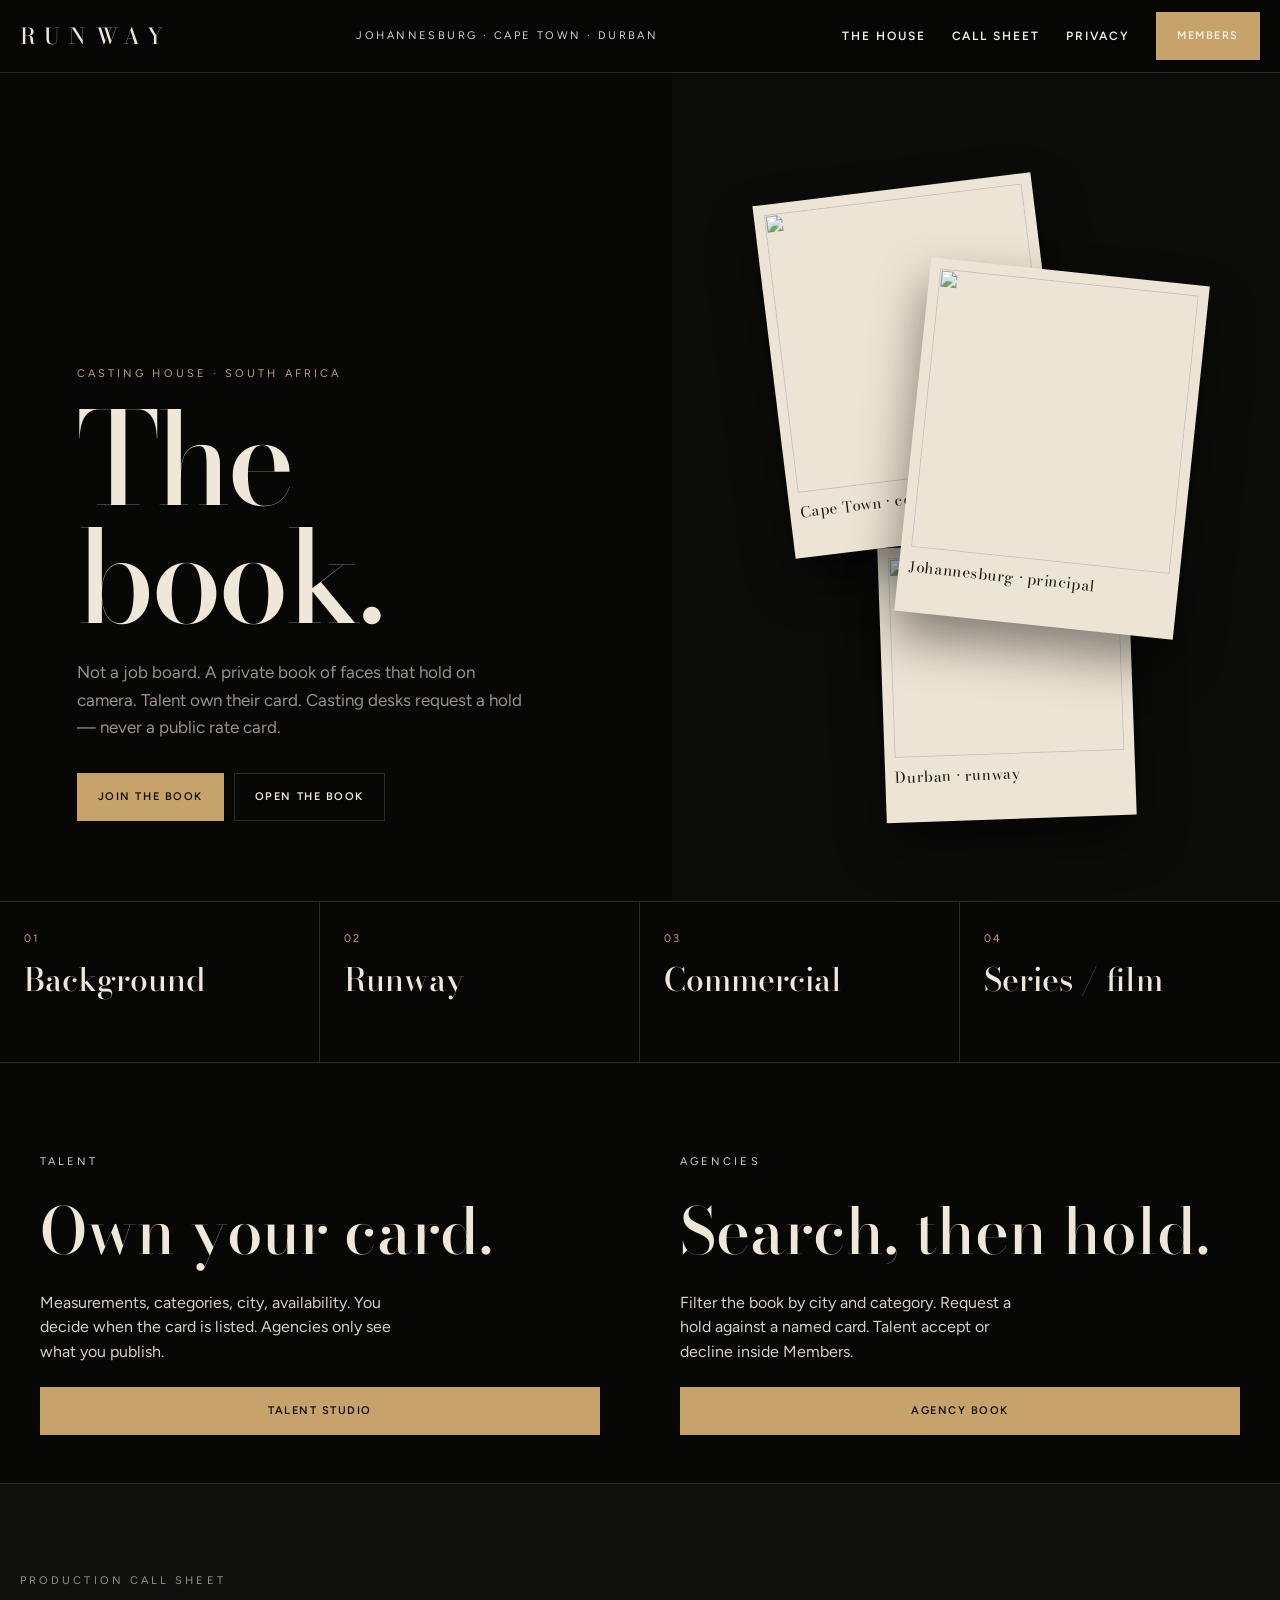
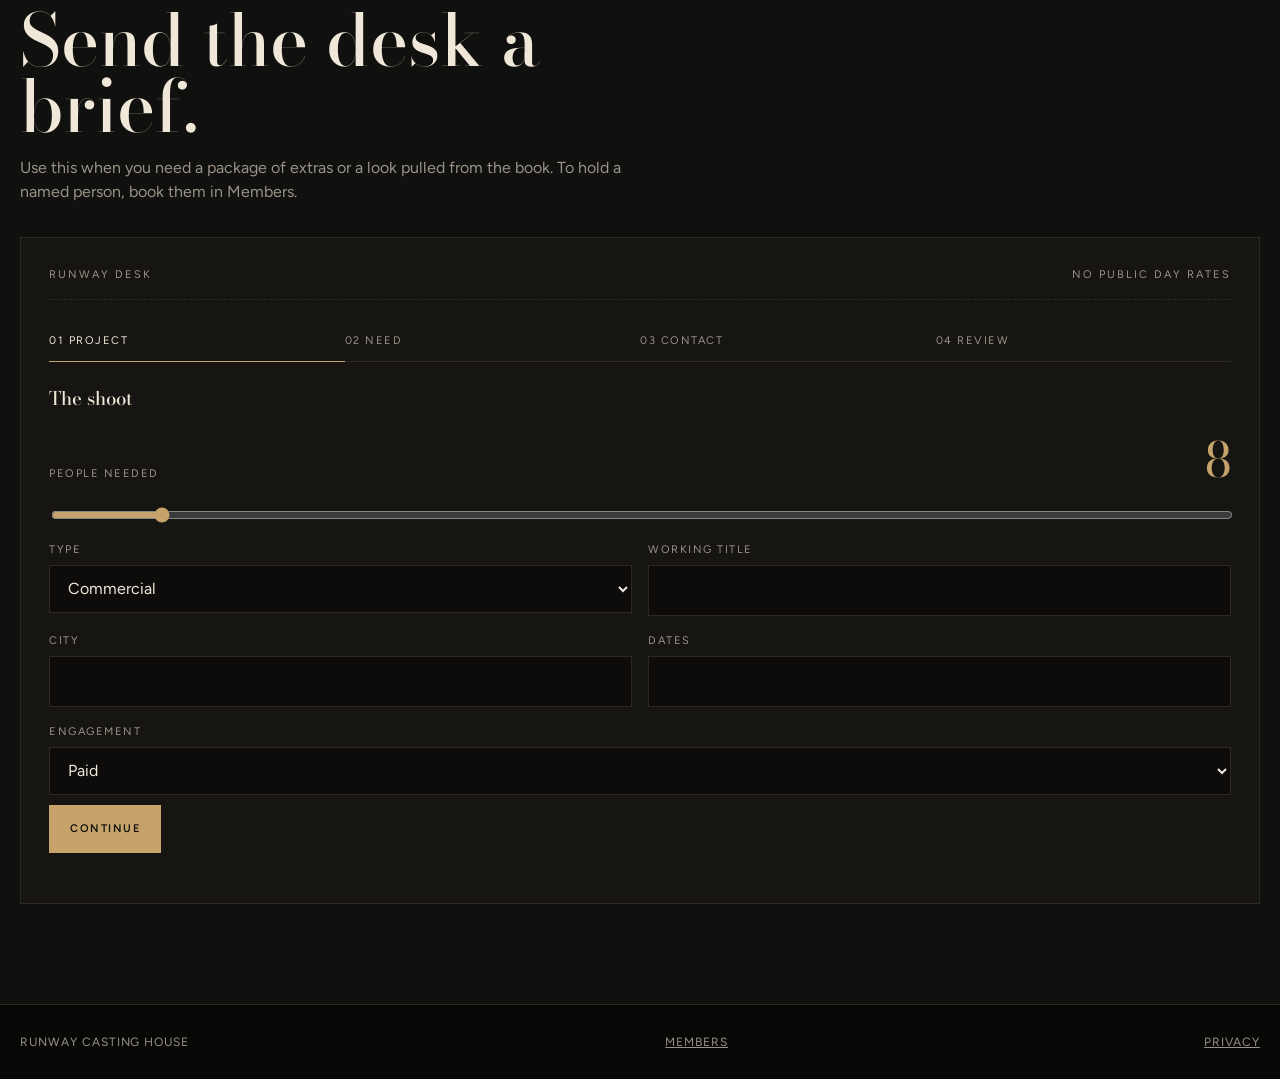
==== commit eb1c57ee: "Link Runway favicon on the homepage" ====
--- a/index.html
+++ b/index.html
@@ -9,6 +9,8 @@
   <link rel="preconnect" href="https://fonts.gstatic.com" crossorigin>
   <link href="https://fonts.googleapis.com/css2?family=Bodoni+Moda:ital,opsz,wght@0,6..96,500;0,6..96,600;1,6..96,500&family=Figtree:wght@400;500;600&display=swap" rel="stylesheet">
   <link rel="stylesheet" href="assets/css/site.css">
+  <link rel="icon" href="assets/favicon.svg" type="image/svg+xml">
+  <link rel="apple-touch-icon" href="assets/favicon.svg">
 </head>
 <body>
 <header class="nav">
--- a/assets/css/site.css
+++ b/assets/css/site.css
@@ -1,108 +1,447 @@
-:root{
-  --paper:#f3eee6;
-  --ink:#14110e;
-  --mute:#6d655c;
-  --line:#d8cfc3;
-  --blood:#7a1f2b;
-  --blood-soft:#f0d6d6;
-  --white:#fffcf7;
-  --serif:"Cormorant Garamond",Georgia,serif;
-  --sans:"Outfit",system-ui,sans-serif;
-}
-*{box-sizing:border-box}
-html{scroll-behavior:smooth}
-body{margin:0;background:var(--paper);color:var(--ink);font-family:var(--sans);line-height:1.55}
-a{color:inherit}
-img{max-width:100%;display:block}
-button,input,select,textarea{font:inherit}
-button{cursor:pointer}
-.wrap{width:min(1180px,calc(100% - 48px));margin:auto}
-[hidden]{display:none!important}
-:focus-visible{outline:2px solid var(--blood);outline-offset:3px}
-.nav{position:sticky;top:0;z-index:20;background:rgba(243,238,230,.92);backdrop-filter:blur(10px);border-bottom:1px solid var(--line)}
-.nav-inner{min-height:74px;display:flex;align-items:center;justify-content:space-between;gap:20px}
-.brand{font-family:var(--serif);font-size:28px;letter-spacing:.18em;text-transform:uppercase;text-decoration:none;font-weight:500}
-.nav-links{display:flex;align-items:center;gap:22px;font-size:13px;letter-spacing:.08em;text-transform:uppercase}
-.nav-links a{text-decoration:none}
-.nav-cta,.button{display:inline-flex;align-items:center;justify-content:center;min-height:46px;padding:10px 18px;border:1px solid var(--ink);background:var(--ink);color:var(--paper);text-decoration:none;letter-spacing:.08em;text-transform:uppercase;font-size:12px}
-.button.ghost,.button.secondary{background:transparent;color:var(--ink)}
-.button.small{min-height:38px;padding:8px 12px}
-.hero{padding:72px 0 40px}
-.hero-grid{display:grid;grid-template-columns:1.1fr .9fr;gap:48px;align-items:end}
-.kicker{margin:0 0 16px;font-size:12px;letter-spacing:.22em;text-transform:uppercase;color:var(--blood)}
-h1,h2,h3{font-family:var(--serif);font-weight:500;line-height:1.05;margin:0}
-h1{font-size:clamp(48px,8vw,92px)}
-h1 em{font-style:italic;color:var(--blood)}
-.lede{max-width:520px;color:var(--mute);font-size:18px;margin:22px 0 28px}
-.hero-actions{display:flex;flex-wrap:wrap;gap:12px}
-.hero-panel{background:var(--white);border:1px solid var(--line);padding:28px;min-height:280px}
-.hero-panel p{color:var(--mute);margin:10px 0 0}
-.hero-panel strong{display:block;font-family:var(--serif);font-size:28px;color:var(--ink)}
-.lookbook{display:grid;grid-template-columns:repeat(3,1fr);gap:14px;padding:10px 0 70px}
-.look{background:var(--white);border:1px solid var(--line);min-height:220px;padding:22px;display:flex;flex-direction:column;justify-content:flex-end}
-.look span{font-size:11px;letter-spacing:.16em;text-transform:uppercase;color:var(--blood)}
-.look h3{font-size:34px;margin-top:8px}
-.split{display:grid;grid-template-columns:1fr 1fr;border-top:1px solid var(--line)}
-.split article{padding:64px 0}
-.split article + article{border-left:1px solid var(--line);padding-left:40px}
-.split article:first-child{padding-right:40px}
-.split h2{font-size:clamp(32px,4vw,48px);margin-bottom:16px}
-.split p{color:var(--mute)}
-.intake{padding:72px 0;border-top:1px solid var(--line)}
-.section-head{max-width:640px;margin-bottom:28px}
-.section-head h2{font-size:clamp(36px,5vw,56px);margin-bottom:12px}
-.section-head p{color:var(--mute)}
-.sheet{background:var(--white);border:1px solid var(--line);padding:28px}
-.steps{display:flex;gap:0;margin:0 0 24px;padding:0;list-style:none}
-.steps li{flex:1;padding:10px 0;border-bottom:1px solid var(--line);color:var(--mute);font-size:12px;letter-spacing:.08em;text-transform:uppercase}
-.steps li.active{border-bottom-color:var(--blood);color:var(--ink)}
-.form-step{display:grid;grid-template-columns:1fr 1fr;gap:16px}
-.field{display:flex;flex-direction:column;gap:6px}
-.field.wide,.form-actions,.form-status{grid-column:1/-1}
-label,.legend{font-size:12px;letter-spacing:.06em;text-transform:uppercase;color:var(--mute)}
-.control{width:100%;min-height:48px;border:1px solid var(--line);background:var(--paper);color:var(--ink);padding:12px}
-textarea.control{min-height:110px}
-.choice-grid{display:grid;grid-template-columns:1fr 1fr;gap:8px}
-.choice input{position:absolute;opacity:0}
-.choice{position:relative}
-.choice label{display:block;padding:12px;border:1px solid var(--line);cursor:pointer;text-transform:none;letter-spacing:0;font-size:14px;color:var(--ink)}
-.choice input:checked+label{border-color:var(--ink);background:var(--blood-soft)}
-.form-actions{display:flex;justify-content:space-between;gap:12px;margin-top:8px}
-.form-status{min-height:22px}
-.form-status.error{color:var(--blood)}
-.honeypot{position:absolute;left:-9999px}
-.review-list,.summary-list{list-style:none;margin:0;padding:0}
-.review-list li,.summary-list li{padding:10px 0;border-bottom:1px solid var(--line)}
-.review-list span,.summary-list span{display:block;font-size:11px;letter-spacing:.08em;text-transform:uppercase;color:var(--mute)}
-.headcount{display:flex;align-items:center;gap:16px}
-.headcount output{font-family:var(--serif);font-size:42px}
-input[type=range]{width:100%;accent-color:var(--blood)}
-.footer{border-top:1px solid var(--line);padding:28px 0;color:var(--mute);font-size:13px}
-.footer-inner{display:flex;justify-content:space-between;gap:16px;flex-wrap:wrap}
-.member-shell{min-height:100vh}
-.auth-card{width:min(460px,calc(100% - 40px));margin:8vh auto;background:var(--white);border:1px solid var(--line);padding:32px}
-.grid-book{display:grid;grid-template-columns:repeat(3,1fr);gap:16px}
-.talent-card{background:var(--white);border:1px solid var(--line);padding:0 0 16px}
-.talent-photo{height:220px;background:linear-gradient(180deg,#ddd2c4,#c8b8a6);display:grid;place-items:center;font-family:var(--serif);font-size:48px;color:#7b6e62}
-.talent-card h3{margin:14px 16px 4px;font-size:28px}
-.talent-card p{margin:0 16px 12px;color:var(--mute);font-size:14px}
-.talent-card .button{margin:0 16px}
-.dash{padding:36px 0 80px}
-.dash-head{display:flex;justify-content:space-between;gap:16px;align-items:end;margin-bottom:24px}
-.filters{display:flex;flex-wrap:wrap;gap:8px;margin-bottom:20px}
-.filters button{border:1px solid var(--line);background:transparent;padding:8px 12px;text-transform:uppercase;letter-spacing:.08em;font-size:11px}
-.filters button.on{background:var(--ink);color:var(--paper)}
-.booking{background:var(--white);border:1px solid var(--line);padding:16px;margin-bottom:10px}
-.notice{padding:12px;border:1px solid var(--line);background:var(--white);margin-bottom:16px}
-.wa-float{position:fixed;right:18px;bottom:18px;z-index:30;border:0;background:#111;color:#fff;min-height:48px;padding:12px 16px;letter-spacing:.08em;text-transform:uppercase;font-size:11px}
-.dialog-backdrop{position:fixed;inset:0;z-index:50;display:grid;place-items:center;background:rgba(20,17,14,.72);padding:16px}
-.dialog{width:min(640px,100%);background:var(--paper);border:1px solid var(--line);max-height:90vh;overflow:auto}
-.dialog-head{display:flex;justify-content:space-between;padding:16px 20px;border-bottom:1px solid var(--line)}
-.dialog-body{padding:20px}
-.wa-preview{white-space:pre-wrap}
-@media(max-width:860px){
-  .hero-grid,.lookbook,.split,.form-step,.grid-book,.choice-grid{grid-template-columns:1fr}
-  .split article + article{border-left:0;border-top:1px solid var(--line);padding-left:0}
-  .split article:first-child{padding-right:0}
-  .nav-links a:not(.nav-cta){display:none}
-}
+:root {
+  --void: #070706;
+  --studio: #10100e;
+  --card: #161512;
+  --bone: #efe7d8;
+  --dust: #9b9287;
+  --line: #2c2924;
+  --gold: #c6a36a;
+  --gold-dim: rgba(198, 163, 106, 0.16);
+  --danger: #d46a5c;
+  --serif: "Bodoni Moda", "Times New Roman", serif;
+  --sans: "Figtree", system-ui, sans-serif;
+}
+* { box-sizing: border-box; }
+html { scroll-behavior: smooth; }
+body {
+  margin: 0;
+  background: var(--void);
+  color: var(--bone);
+  font-family: var(--sans);
+  line-height: 1.55;
+  -webkit-font-smoothing: antialiased;
+}
+a { color: inherit; }
+img { max-width: 100%; display: block; }
+button, input, select, textarea { font: inherit; color: inherit; }
+button { cursor: pointer; }
+[hidden] { display: none !important; }
+:focus-visible { outline: 1px solid var(--gold); outline-offset: 3px; }
+.wrap { width: min(1240px, calc(100% - 40px)); margin: auto; }
+.narrow { width: min(720px, calc(100% - 40px)); margin: auto; }
+.nav {
+  position: sticky;
+  top: 0;
+  z-index: 40;
+  background: rgba(7, 7, 6, 0.78);
+  backdrop-filter: blur(16px);
+  border-bottom: 1px solid var(--line);
+}
+.nav-inner {
+  min-height: 72px;
+  display: flex;
+  align-items: center;
+  justify-content: space-between;
+  gap: 20px;
+}
+.brand {
+  font-family: var(--serif);
+  font-size: 22px;
+  letter-spacing: 0.42em;
+  text-transform: uppercase;
+  text-decoration: none;
+  font-weight: 500;
+}
+.nav-meta {
+  color: #d8d0c4;
+  font-size: 11px;
+  letter-spacing: 0.22em;
+  text-transform: uppercase;
+}
+.nav-links {
+  display: flex;
+  align-items: center;
+  gap: 26px;
+  font-size: 12px;
+  letter-spacing: 0.16em;
+  text-transform: uppercase;
+  font-weight: 600;
+}
+.nav-links a {
+  text-decoration: none;
+  color: #f4eee3;
+}
+.nav-links a:hover { color: var(--gold); }
+.button, .nav-cta {
+  display: inline-flex;
+  align-items: center;
+  justify-content: center;
+  min-height: 48px;
+  padding: 12px 20px;
+  border: 1px solid var(--gold);
+  background: var(--gold);
+  color: #14110c;
+  text-decoration: none;
+  letter-spacing: 0.14em;
+  text-transform: uppercase;
+  font-size: 11px;
+  font-weight: 600;
+}
+.button.ghost, .button.secondary {
+  background: transparent;
+  color: var(--bone);
+  border-color: var(--line);
+}
+.button.small { min-height: 38px; padding: 8px 14px; }
+.button:disabled { opacity: 0.5; cursor: not-allowed; }
+.hero {
+  position: relative;
+  min-height: calc(100vh - 72px);
+  display: grid;
+  grid-template-columns: 1.05fr 0.95fr;
+  overflow: hidden;
+}
+.hero-copy {
+  padding: clamp(48px, 8vw, 110px) 6vw 80px;
+  display: flex;
+  flex-direction: column;
+  justify-content: flex-end;
+}
+.kicker {
+  margin: 0 0 18px;
+  font-size: 11px;
+  letter-spacing: 0.28em;
+  text-transform: uppercase;
+  color: var(--gold);
+}
+h1, h2, h3 {
+  font-family: var(--serif);
+  font-weight: 500;
+  line-height: 0.92;
+  margin: 0;
+}
+h1 { font-size: clamp(64px, 10vw, 128px); letter-spacing: -0.03em; }
+h1 em { font-style: italic; color: var(--gold); font-weight: 500; }
+.lede {
+  max-width: 460px;
+  color: var(--dust);
+  font-size: 17px;
+  margin: 24px 0 32px;
+  line-height: 1.6;
+}
+.hero-actions { display: flex; flex-wrap: wrap; gap: 10px; }
+.hero-stage { position: relative; background: #0b0b0a; }
+.polaroid {
+  position: absolute;
+  background: #ece4d4;
+  color: #1a1612;
+  padding: 10px 10px 34px;
+  box-shadow: 0 24px 50px rgba(0, 0, 0, 0.45);
+  width: min(46%, 280px);
+}
+.polaroid img {
+  width: 100%;
+  height: 280px;
+  object-fit: cover;
+  filter: grayscale(0.35) contrast(1.05);
+}
+.polaroid figcaption {
+  font-family: var(--serif);
+  font-size: 15px;
+  margin-top: 8px;
+  letter-spacing: 0.04em;
+}
+.p1 { top: 12%; left: 10%; rotate: -7deg; z-index: 2; }
+.p2 { top: 22%; right: 8%; rotate: 6deg; z-index: 3; }
+.p3 { bottom: 8%; left: 28%; rotate: -2deg; width: min(42%, 250px); z-index: 1; }
+.p3 img { height: 200px; }
+.strip {
+  display: grid;
+  grid-template-columns: repeat(4, 1fr);
+  border-top: 1px solid var(--line);
+  border-bottom: 1px solid var(--line);
+}
+.strip article {
+  padding: 28px 24px;
+  border-right: 1px solid var(--line);
+  min-height: 160px;
+}
+.strip article:last-child { border-right: 0; }
+.strip span {
+  display: block;
+  color: var(--gold);
+  font-size: 11px;
+  letter-spacing: 0.2em;
+  text-transform: uppercase;
+  margin-bottom: 18px;
+}
+.strip h3 { font-size: 32px; }
+.doors { display: grid; grid-template-columns: 1fr 1fr; }
+.door {
+  min-height: 420px;
+  padding: 48px 40px;
+  display: flex;
+  flex-direction: column;
+  justify-content: flex-end;
+  background-size: cover;
+  background-position: center;
+  position: relative;
+}
+.door:after {
+  content: "";
+  position: absolute;
+  inset: 0;
+  background: linear-gradient(180deg, rgba(7,7,6,0.15), rgba(7,7,6,0.86));
+}
+.door > * { position: relative; z-index: 1; }
+.door h2 { font-size: clamp(40px, 5vw, 64px); margin: 10px 0 14px; }
+.door p { color: #d7d0c4; max-width: 360px; margin-bottom: 22px; }
+.door-talent { background-image: url("https://images.unsplash.com/photo-1524504388940-b1c1722653e1?auto=format&fit=crop&w=1400&q=80"); }
+.door-agency { background-image: url("https://images.unsplash.com/photo-1534528741775-53994a69daeb?auto=format&fit=crop&w=1400&q=80"); }
+.callsheet {
+  padding: 88px 0 100px;
+  background: var(--studio);
+  border-top: 1px solid var(--line);
+}
+.section-head { max-width: 640px; margin-bottom: 32px; }
+.section-head h2 { font-size: clamp(40px, 6vw, 72px); margin-bottom: 14px; }
+.section-head p { color: var(--dust); }
+.sheet {
+  background: var(--card);
+  border: 1px solid var(--line);
+  padding: 28px;
+}
+.sheet-top {
+  display: flex;
+  justify-content: space-between;
+  gap: 16px;
+  margin-bottom: 22px;
+  padding-bottom: 16px;
+  border-bottom: 1px dashed var(--line);
+  font-size: 11px;
+  letter-spacing: 0.18em;
+  text-transform: uppercase;
+  color: var(--dust);
+}
+.steps {
+  display: grid;
+  grid-template-columns: repeat(4, 1fr);
+  gap: 0;
+  margin: 0 0 28px;
+  padding: 0;
+  list-style: none;
+}
+.steps li {
+  padding: 10px 0 12px;
+  border-bottom: 1px solid var(--line);
+  color: var(--dust);
+  font-size: 11px;
+  letter-spacing: 0.14em;
+  text-transform: uppercase;
+}
+.steps li.active { border-bottom-color: var(--gold); color: var(--bone); }
+.form-step { display: grid; grid-template-columns: 1fr 1fr; gap: 16px; }
+.field { display: flex; flex-direction: column; gap: 7px; }
+.field.wide, .form-actions, .form-status { grid-column: 1 / -1; }
+label, .legend {
+  font-size: 11px;
+  letter-spacing: 0.14em;
+  text-transform: uppercase;
+  color: var(--dust);
+}
+.control {
+  width: 100%;
+  min-height: 48px;
+  border: 1px solid var(--line);
+  background: #0d0c0b;
+  color: var(--bone);
+  padding: 12px 14px;
+  border-radius: 0;
+}
+textarea.control { min-height: 120px; resize: vertical; }
+.choice-grid { display: grid; grid-template-columns: 1fr 1fr; gap: 8px; }
+.choice { position: relative; }
+.choice input { position: absolute; opacity: 0; }
+.choice label {
+  display: block;
+  padding: 14px;
+  border: 1px solid var(--line);
+  cursor: pointer;
+  text-transform: none;
+  letter-spacing: 0;
+  font-size: 14px;
+  color: var(--bone);
+}
+.choice input:checked + label {
+  border-color: var(--gold);
+  background: var(--gold-dim);
+}
+.form-actions { display: flex; justify-content: space-between; gap: 12px; margin-top: 10px; }
+.form-status { min-height: 22px; color: var(--dust); }
+.form-status.error { color: var(--danger); }
+.honeypot { position: absolute; left: -9999px; }
+.review-list, .summary-list { list-style: none; margin: 0; padding: 0; }
+.review-list li, .summary-list li { padding: 12px 0; border-bottom: 1px solid var(--line); }
+.review-list span, .summary-list span {
+  display: block;
+  font-size: 11px;
+  letter-spacing: 0.12em;
+  text-transform: uppercase;
+  color: var(--dust);
+}
+.headcount { display: flex; align-items: baseline; justify-content: space-between; }
+.headcount output { font-family: var(--serif); font-size: 48px; color: var(--gold); }
+input[type=range] { width: 100%; accent-color: var(--gold); }
+.footer {
+  border-top: 1px solid var(--line);
+  padding: 28px 0;
+  color: var(--dust);
+  font-size: 12px;
+  letter-spacing: 0.08em;
+  text-transform: uppercase;
+}
+.footer-inner { display: flex; justify-content: space-between; gap: 16px; flex-wrap: wrap; }
+.legal { padding: 80px 0 100px; }
+.legal h1 { font-size: clamp(48px, 8vw, 84px); margin-bottom: 16px; }
+.legal h2 { font-size: 28px; margin: 32px 0 10px; }
+.legal p { color: var(--dust); }
+.member-shell { min-height: 100vh; background: var(--void); }
+.auth-card {
+  width: min(480px, calc(100% - 32px));
+  margin: 8vh auto;
+  background: var(--card);
+  border: 1px solid var(--line);
+  padding: 36px 32px;
+}
+.auth-card h1 { font-size: 56px; margin-bottom: 10px; }
+.auth-card > p { color: var(--dust); }
+.dash { padding: 40px 0 90px; }
+.dash-head {
+  display: flex;
+  justify-content: space-between;
+  gap: 16px;
+  align-items: end;
+  margin-bottom: 28px;
+}
+.dash-head h1 { font-size: clamp(44px, 6vw, 72px); }
+.filters { display: flex; flex-wrap: wrap; gap: 8px; margin-bottom: 22px; }
+.filters button, .filters select {
+  border: 1px solid var(--line);
+  background: transparent;
+  color: var(--dust);
+  padding: 9px 12px;
+  text-transform: uppercase;
+  letter-spacing: 0.12em;
+  font-size: 11px;
+}
+.filters button.on, .filters button:hover {
+  border-color: var(--gold);
+  color: var(--bone);
+}
+.grid-book {
+  display: grid;
+  grid-template-columns: repeat(3, 1fr);
+  gap: 18px;
+}
+.talent-card {
+  background: #ece4d4;
+  color: #1a1612;
+  padding: 12px 12px 18px;
+}
+.talent-photo {
+  height: 280px;
+  background: #cfc3b0 center/cover no-repeat;
+  display: grid;
+  place-items: center;
+  font-family: var(--serif);
+  font-size: 72px;
+  color: #7b6e62;
+}
+.talent-card h3 {
+  margin: 14px 6px 4px;
+  font-size: 30px;
+  color: #1a1612;
+}
+.talent-card p {
+  margin: 0 6px 10px;
+  color: #5d564d;
+  font-size: 13px;
+}
+.talent-meta {
+  display: flex;
+  flex-wrap: wrap;
+  gap: 6px;
+  margin: 0 6px 14px;
+}
+.chip {
+  border: 1px solid #cfc3b0;
+  padding: 3px 7px;
+  font-size: 10px;
+  letter-spacing: 0.08em;
+  text-transform: uppercase;
+}
+.talent-card .button {
+  margin: 0 6px;
+  width: calc(100% - 12px);
+}
+.booking {
+  background: var(--card);
+  border: 1px solid var(--line);
+  padding: 16px;
+  margin-bottom: 10px;
+}
+.booking strong { font-family: var(--serif); font-size: 24px; display: block; margin-bottom: 6px; }
+.notice {
+  padding: 14px;
+  border: 1px solid var(--line);
+  background: var(--card);
+  color: var(--dust);
+  margin-bottom: 16px;
+}
+.status-pill {
+  display: inline-block;
+  margin-top: 8px;
+  padding: 4px 8px;
+  border: 1px solid var(--gold);
+  color: var(--gold);
+  font-size: 10px;
+  letter-spacing: 0.14em;
+  text-transform: uppercase;
+}
+.status-pill.declined { border-color: var(--danger); color: var(--danger); }
+.status-pill.accepted, .status-pill.held { border-color: #7dba8a; color: #7dba8a; }
+.dialog-backdrop {
+  position: fixed;
+  inset: 0;
+  z-index: 80;
+  display: grid;
+  place-items: center;
+  background: rgba(0, 0, 0, 0.72);
+  padding: 16px;
+}
+.dialog {
+  width: min(560px, 100%);
+  background: var(--studio);
+  border: 1px solid var(--line);
+  max-height: 90vh;
+  overflow: auto;
+}
+.dialog-head {
+  display: flex;
+  justify-content: space-between;
+  align-items: center;
+  padding: 16px 20px;
+  border-bottom: 1px solid var(--line);
+}
+.dialog-body { padding: 20px; }
+.dialog-body .field { margin-bottom: 12px; }
+@media (max-width: 900px) {
+  .hero, .doors, .strip, .form-step, .grid-book, .choice-grid, .steps {
+    grid-template-columns: 1fr;
+  }
+  .hero { min-height: auto; }
+  .hero-stage { min-height: 520px; }
+  .nav-links a:not(.nav-cta) { display: none; }
+  .nav-meta { display: none; }
+  .strip article { border-right: 0; border-bottom: 1px solid var(--line); }
+}
